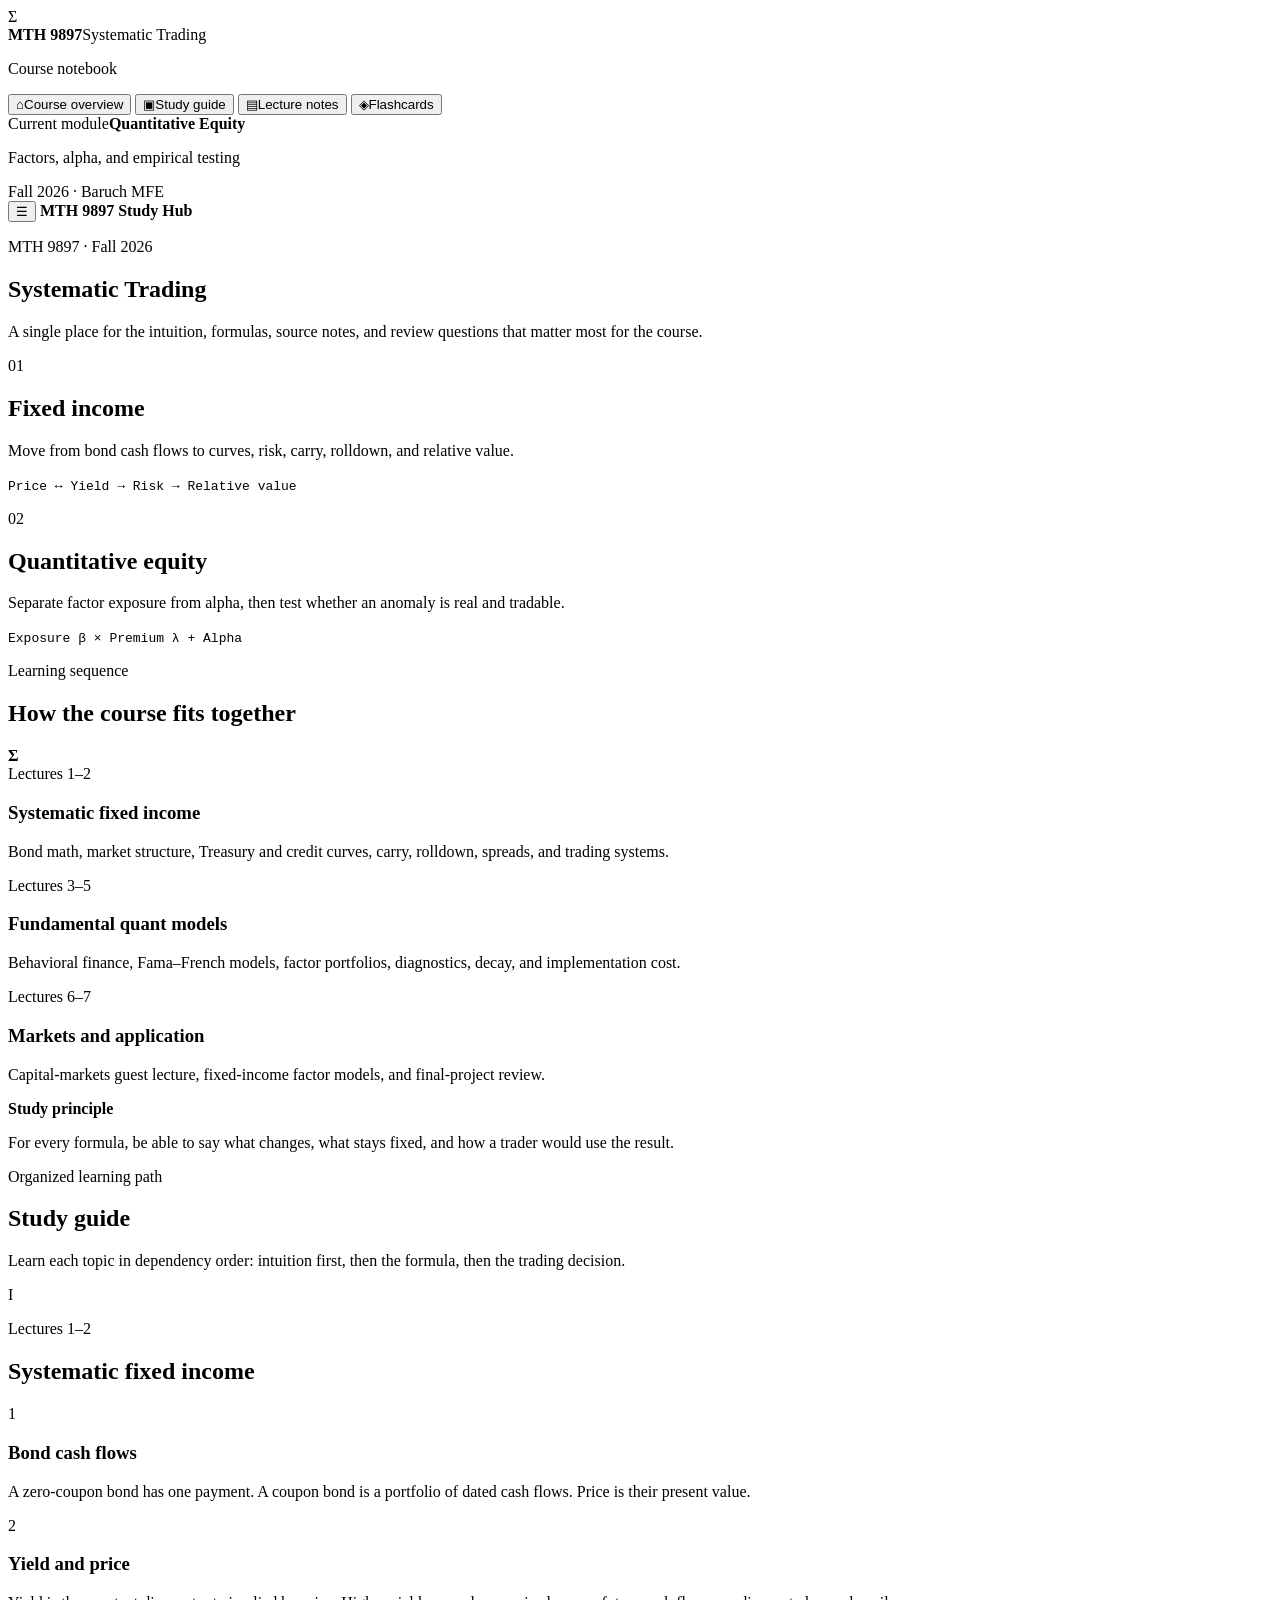
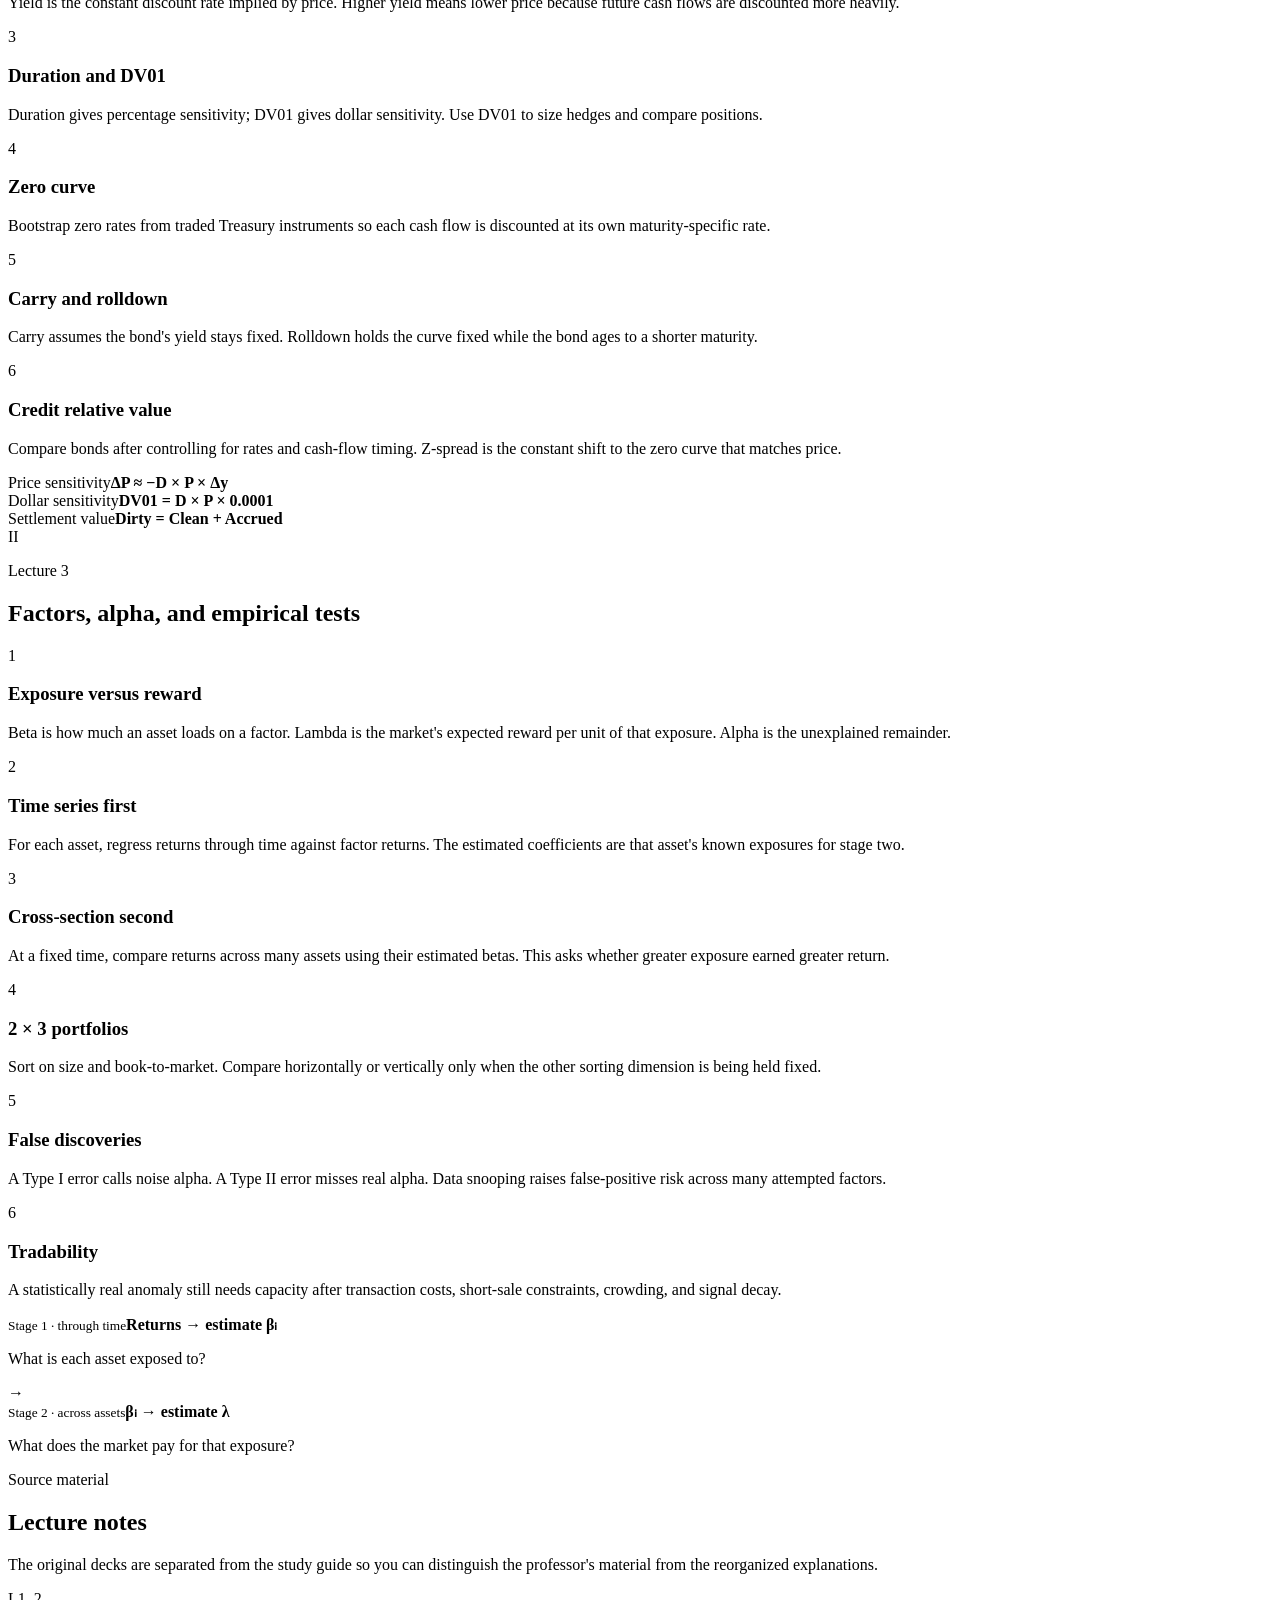
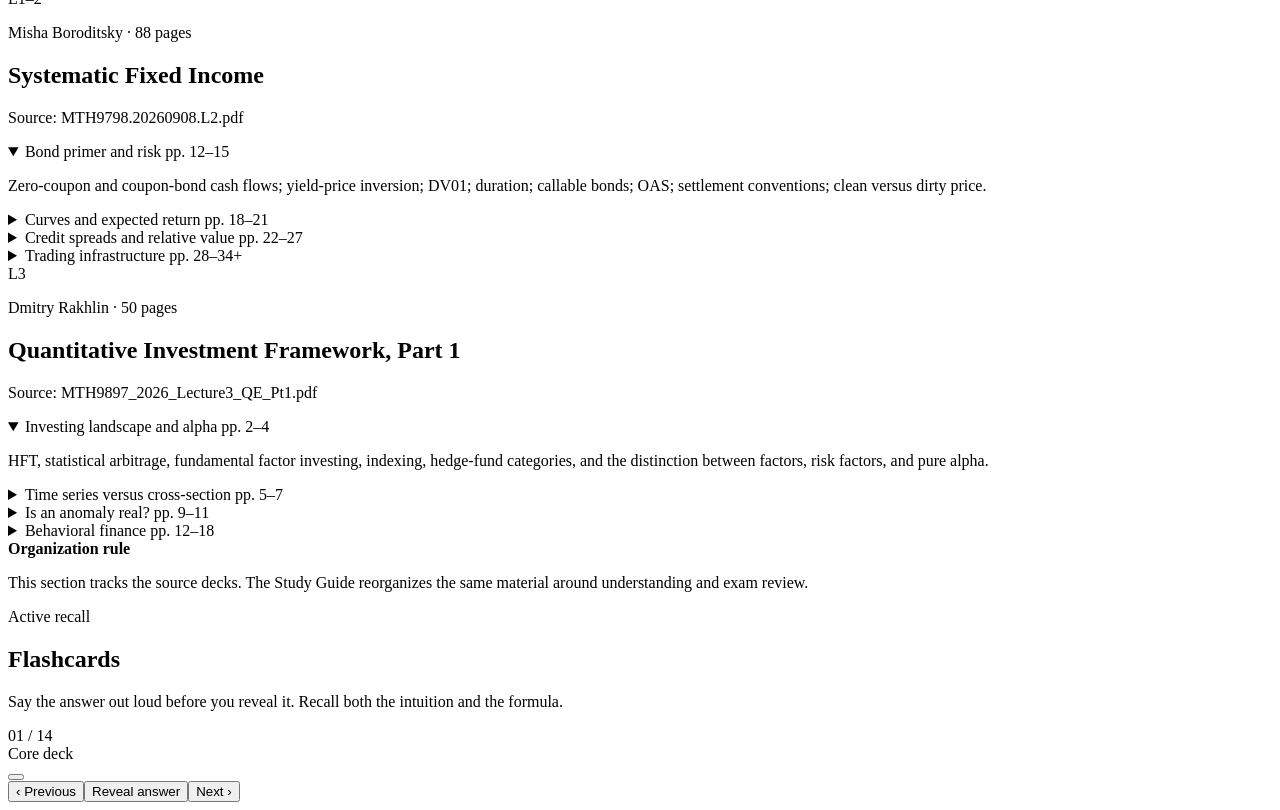
==== index.html @ 24baeca0 "Add index.html" ====
<!doctype html>
<html lang="en">
<head>
  <meta charset="utf-8">
  <meta name="viewport" content="width=device-width, initial-scale=1">
  <meta name="description" content="Organized study guides, lecture notes, and flashcards for MTH 9897 Systematic Trading.">
  <title>MTH 9897 Study Hub</title>
  <link rel="icon" href="favicon.svg" type="image/svg+xml">
  <link rel="stylesheet" href="styles.css">
</head>
<body>
  <aside class="sidebar" id="sidebar">
    <div class="brand">
      <div class="brand-mark">Σ</div>
      <div><strong>MTH 9897</strong><span>Systematic Trading</span></div>
    </div>
    <p class="nav-label">Course notebook</p>
    <nav aria-label="Course sections">
      <button class="nav-button active" data-section="overview"><span>⌂</span>Course overview</button>
      <button class="nav-button" data-section="guide"><span>▣</span>Study guide</button>
      <button class="nav-button" data-section="notes"><span>▤</span>Lecture notes</button>
      <button class="nav-button" data-section="flashcards"><span>◈</span>Flashcards</button>
    </nav>
    <div class="sidebar-note"><span>Current module</span><strong>Quantitative Equity</strong><p>Factors, alpha, and empirical testing</p></div>
    <div class="sidebar-footer">Fall 2026 · Baruch MFE</div>
  </aside>

  <header class="mobile-header">
    <button id="menu-toggle" aria-label="Open course navigation">☰</button>
    <strong>MTH 9897 Study Hub</strong>
  </header>

  <main class="reading-surface">
    <section class="page active" id="overview">
      <header class="page-heading"><p class="eyebrow">MTH 9897 · Fall 2026</p><h1>Systematic Trading</h1><p class="page-intro">A single place for the intuition, formulas, source notes, and review questions that matter most for the course.</p></header>
      <div class="spotlight-grid">
        <article class="spotlight navy-card"><p class="card-number">01</p><h2>Fixed income</h2><p>Move from bond cash flows to curves, risk, carry, rolldown, and relative value.</p><code>Price ↔ Yield → Risk → Relative value</code></article>
        <article class="spotlight blue-card"><p class="card-number">02</p><h2>Quantitative equity</h2><p>Separate factor exposure from alpha, then test whether an anomaly is real and tradable.</p><code>Exposure β × Premium λ + Alpha</code></article>
      </div>
      <section class="content-card">
        <div class="section-title-row"><div><p class="eyebrow">Learning sequence</p><h2>How the course fits together</h2></div><b>Σ</b></div>
        <div class="timeline">
          <article><span>Lectures 1–2</span><h3>Systematic fixed income</h3><p>Bond math, market structure, Treasury and credit curves, carry, rolldown, spreads, and trading systems.</p></article>
          <article><span>Lectures 3–5</span><h3>Fundamental quant models</h3><p>Behavioral finance, Fama–French models, factor portfolios, diagnostics, decay, and implementation cost.</p></article>
          <article><span>Lectures 6–7</span><h3>Markets and application</h3><p>Capital-markets guest lecture, fixed-income factor models, and final-project review.</p></article>
        </div>
      </section>
      <aside class="margin-note"><b>Study principle</b><p>For every formula, be able to say what changes, what stays fixed, and how a trader would use the result.</p></aside>
    </section>

    <section class="page" id="guide">
      <header class="page-heading"><p class="eyebrow">Organized learning path</p><h1>Study guide</h1><p class="page-intro">Learn each topic in dependency order: intuition first, then the formula, then the trading decision.</p></header>
      <section class="guide-section">
        <div class="chapter-marker">I</div>
        <div class="chapter-body"><p class="eyebrow">Lectures 1–2</p><h2>Systematic fixed income</h2>
          <div class="concept-grid">
            <article><span>1</span><h3>Bond cash flows</h3><p>A zero-coupon bond has one payment. A coupon bond is a portfolio of dated cash flows. Price is their present value.</p></article>
            <article><span>2</span><h3>Yield and price</h3><p>Yield is the constant discount rate implied by price. Higher yield means lower price because future cash flows are discounted more heavily.</p></article>
            <article><span>3</span><h3>Duration and DV01</h3><p>Duration gives percentage sensitivity; DV01 gives dollar sensitivity. Use DV01 to size hedges and compare positions.</p></article>
            <article><span>4</span><h3>Zero curve</h3><p>Bootstrap zero rates from traded Treasury instruments so each cash flow is discounted at its own maturity-specific rate.</p></article>
            <article><span>5</span><h3>Carry and rolldown</h3><p>Carry assumes the bond's yield stays fixed. Rolldown holds the curve fixed while the bond ages to a shorter maturity.</p></article>
            <article><span>6</span><h3>Credit relative value</h3><p>Compare bonds after controlling for rates and cash-flow timing. Z-spread is the constant shift to the zero curve that matches price.</p></article>
          </div>
          <div class="formula-panel"><div><span>Price sensitivity</span><strong>ΔP ≈ −D × P × Δy</strong></div><div><span>Dollar sensitivity</span><strong>DV01 = D × P × 0.0001</strong></div><div><span>Settlement value</span><strong>Dirty = Clean + Accrued</strong></div></div>
        </div>
      </section>
      <section class="guide-section">
        <div class="chapter-marker">II</div>
        <div class="chapter-body"><p class="eyebrow">Lecture 3</p><h2>Factors, alpha, and empirical tests</h2>
          <div class="concept-grid">
            <article><span>1</span><h3>Exposure versus reward</h3><p>Beta is how much an asset loads on a factor. Lambda is the market's expected reward per unit of that exposure. Alpha is the unexplained remainder.</p></article>
            <article><span>2</span><h3>Time series first</h3><p>For each asset, regress returns through time against factor returns. The estimated coefficients are that asset's known exposures for stage two.</p></article>
            <article><span>3</span><h3>Cross-section second</h3><p>At a fixed time, compare returns across many assets using their estimated betas. This asks whether greater exposure earned greater return.</p></article>
            <article><span>4</span><h3>2 × 3 portfolios</h3><p>Sort on size and book-to-market. Compare horizontally or vertically only when the other sorting dimension is being held fixed.</p></article>
            <article><span>5</span><h3>False discoveries</h3><p>A Type I error calls noise alpha. A Type II error misses real alpha. Data snooping raises false-positive risk across many attempted factors.</p></article>
            <article><span>6</span><h3>Tradability</h3><p>A statistically real anomaly still needs capacity after transaction costs, short-sale constraints, crowding, and signal decay.</p></article>
          </div>
          <div class="two-stage"><div><small>Stage 1 · through time</small><strong>Returns → estimate βᵢ</strong><p>What is each asset exposed to?</p></div><b>→</b><div><small>Stage 2 · across assets</small><strong>βᵢ → estimate λ</strong><p>What does the market pay for that exposure?</p></div></div>
        </div>
      </section>
    </section>

    <section class="page" id="notes">
      <header class="page-heading"><p class="eyebrow">Source material</p><h1>Lecture notes</h1><p class="page-intro">The original decks are separated from the study guide so you can distinguish the professor's material from the reorganized explanations.</p></header>
      <article class="source-card"><div class="source-index">L1–2</div><div class="source-copy"><p class="eyebrow">Misha Boroditsky · 88 pages</p><h2>Systematic Fixed Income</h2><p class="source-file">Source: MTH9798.20260908.L2.pdf</p>
        <details open><summary>Bond primer and risk <span>pp. 12–15</span></summary><p>Zero-coupon and coupon-bond cash flows; yield-price inversion; DV01; duration; callable bonds; OAS; settlement conventions; clean versus dirty price.</p></details>
        <details><summary>Curves and expected return <span>pp. 18–21</span></summary><p>Treasury yields, bootstrapped zero rates, pull-to-par carry, and rolldown along an unchanged yield curve.</p></details>
        <details><summary>Credit spreads and relative value <span>pp. 22–27</span></summary><p>Default probability, recovery assumptions, benchmark spreads, G-spread, I-spread, asset-swap spread, and z-spread.</p></details>
        <details><summary>Trading infrastructure <span>pp. 28–34+</span></summary><p>Security masters, CUSIP/ISIN/FIGI symbology, instrument attributes, market data, FIX messages, systematic signals, risk, quoting, and reporting.</p></details>
      </div></article>
      <article class="source-card"><div class="source-index">L3</div><div class="source-copy"><p class="eyebrow">Dmitry Rakhlin · 50 pages</p><h2>Quantitative Investment Framework, Part 1</h2><p class="source-file">Source: MTH9897_2026_Lecture3_QE_Pt1.pdf</p>
        <details open><summary>Investing landscape and alpha <span>pp. 2–4</span></summary><p>HFT, statistical arbitrage, fundamental factor investing, indexing, hedge-fund categories, and the distinction between factors, risk factors, and pure alpha.</p></details>
        <details><summary>Time series versus cross-section <span>pp. 5–7</span></summary><p>Independent asset signals, cross-sectional strategies, the two-stage Fama–MacBeth method, and Fama–French size and value portfolios.</p></details>
        <details><summary>Is an anomaly real? <span>pp. 9–11</span></summary><p>Risk mismeasurement, horse races against known factors, Type I errors, data snooping, economic rationale, costs, short-sale constraints, and limits to arbitrage.</p></details>
        <details><summary>Behavioral finance <span>pp. 12–18</span></summary><p>Framing, hindsight, confirmation, anchoring, representativeness, availability, overconfidence, emotions, survivorship, and finfluencer evidence.</p></details>
      </div></article>
      <aside class="margin-note"><b>Organization rule</b><p>This section tracks the source decks. The Study Guide reorganizes the same material around understanding and exam review.</p></aside>
    </section>

    <section class="page flashcard-page" id="flashcards">
      <header class="page-heading"><p class="eyebrow">Active recall</p><h1>Flashcards</h1><p class="page-intro">Say the answer out loud before you reveal it. Recall both the intuition and the formula.</p></header>
      <div class="flashcard-meta"><span id="card-count">01 / 14</span><div class="progress-track"><span id="progress"></span></div><span>Core deck</span></div>
      <button class="flashcard" id="flashcard" aria-label="Reveal answer">
        <span class="card-label" id="card-label"></span>
        <strong id="card-content"></strong>
        <span class="card-footer" id="card-footer"></span>
      </button>
      <div class="flashcard-controls"><button id="previous">‹ Previous</button><button class="primary-control" id="reveal">Reveal answer</button><button id="next">Next ›</button></div>
    </section>
  </main>
  <script src="app.js"></script>
</body>
</html>
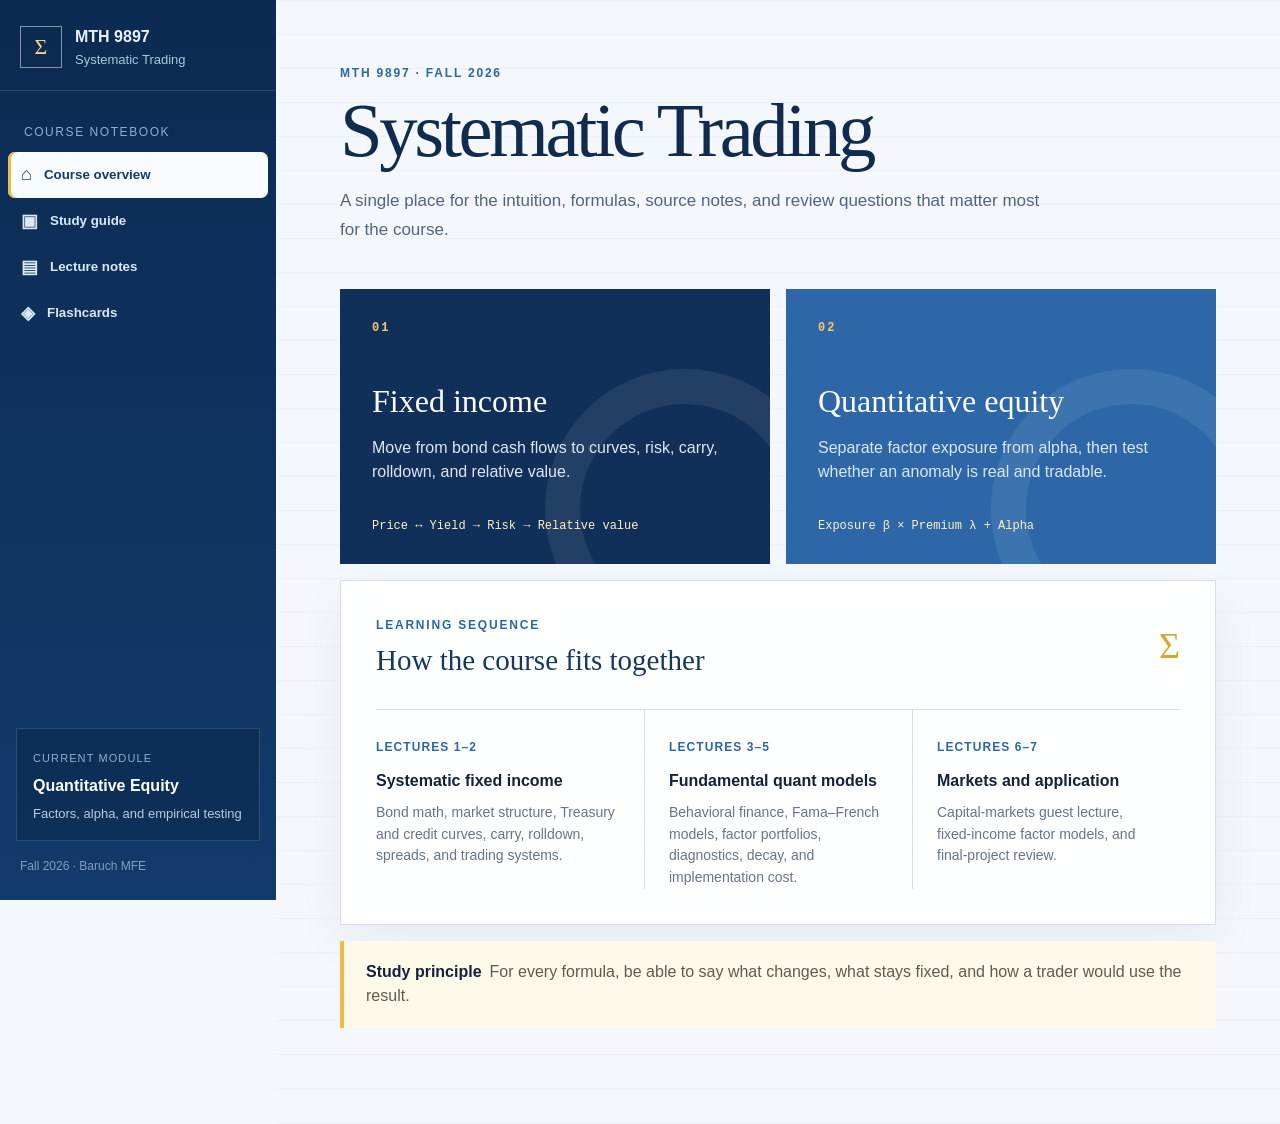
==== commit f4443c50: "Expand index.html for layered study guide" ====
--- a/index.html
+++ b/index.html
@@ -49,52 +49,164 @@
     </section>
 
     <section class="page" id="guide">
-      <header class="page-heading"><p class="eyebrow">Organized learning path</p><h1>Study guide</h1><p class="page-intro">Learn each topic in dependency order: intuition first, then the formula, then the trading decision.</p></header>
-      <section class="guide-section">
-        <div class="chapter-marker">I</div>
-        <div class="chapter-body"><p class="eyebrow">Lectures 1–2</p><h2>Systematic fixed income</h2>
-          <div class="concept-grid">
-            <article><span>1</span><h3>Bond cash flows</h3><p>A zero-coupon bond has one payment. A coupon bond is a portfolio of dated cash flows. Price is their present value.</p></article>
-            <article><span>2</span><h3>Yield and price</h3><p>Yield is the constant discount rate implied by price. Higher yield means lower price because future cash flows are discounted more heavily.</p></article>
-            <article><span>3</span><h3>Duration and DV01</h3><p>Duration gives percentage sensitivity; DV01 gives dollar sensitivity. Use DV01 to size hedges and compare positions.</p></article>
-            <article><span>4</span><h3>Zero curve</h3><p>Bootstrap zero rates from traded Treasury instruments so each cash flow is discounted at its own maturity-specific rate.</p></article>
-            <article><span>5</span><h3>Carry and rolldown</h3><p>Carry assumes the bond's yield stays fixed. Rolldown holds the curve fixed while the bond ages to a shorter maturity.</p></article>
-            <article><span>6</span><h3>Credit relative value</h3><p>Compare bonds after controlling for rates and cash-flow timing. Z-spread is the constant shift to the zero curve that matches price.</p></article>
-          </div>
-          <div class="formula-panel"><div><span>Price sensitivity</span><strong>ΔP ≈ −D × P × Δy</strong></div><div><span>Dollar sensitivity</span><strong>DV01 = D × P × 0.0001</strong></div><div><span>Settlement value</span><strong>Dirty = Clean + Accrued</strong></div></div>
+      <header class="page-heading guide-heading"><p class="eyebrow">Layered course reference</p><h1>Study guide</h1><p class="page-intro">A detailed guide built from the professor decks. Every lesson moves through the same layers: what we observe, why it happens, how the mathematics encodes it, and what a systematic trader does with it.</p></header>
+
+      <div class="guide-toolbar">
+        <div class="module-switcher" role="tablist" aria-label="Study guide modules">
+          <button class="module-button active" data-module="fixed-income">I · Fixed income</button>
+          <button class="module-button" data-module="quant-equity">II · Quant equity</button>
+          <button class="module-button" data-module="review-map">III · Review map</button>
         </div>
-      </section>
-      <section class="guide-section">
-        <div class="chapter-marker">II</div>
-        <div class="chapter-body"><p class="eyebrow">Lecture 3</p><h2>Factors, alpha, and empirical tests</h2>
-          <div class="concept-grid">
-            <article><span>1</span><h3>Exposure versus reward</h3><p>Beta is how much an asset loads on a factor. Lambda is the market's expected reward per unit of that exposure. Alpha is the unexplained remainder.</p></article>
-            <article><span>2</span><h3>Time series first</h3><p>For each asset, regress returns through time against factor returns. The estimated coefficients are that asset's known exposures for stage two.</p></article>
-            <article><span>3</span><h3>Cross-section second</h3><p>At a fixed time, compare returns across many assets using their estimated betas. This asks whether greater exposure earned greater return.</p></article>
-            <article><span>4</span><h3>2 × 3 portfolios</h3><p>Sort on size and book-to-market. Compare horizontally or vertically only when the other sorting dimension is being held fixed.</p></article>
-            <article><span>5</span><h3>False discoveries</h3><p>A Type I error calls noise alpha. A Type II error misses real alpha. Data snooping raises false-positive risk across many attempted factors.</p></article>
-            <article><span>6</span><h3>Tradability</h3><p>A statistically real anomaly still needs capacity after transaction costs, short-sale constraints, crowding, and signal decay.</p></article>
-          </div>
-          <div class="two-stage"><div><small>Stage 1 · through time</small><strong>Returns → estimate βᵢ</strong><p>What is each asset exposed to?</p></div><b>→</b><div><small>Stage 2 · across assets</small><strong>βᵢ → estimate λ</strong><p>What does the market pay for that exposure?</p></div></div>
+        <label class="guide-search"><span>Filter lessons</span><input id="guide-search" type="search" placeholder="Try: DV01, Fama–MacBeth, z-spread…"></label>
+      </div>
+
+      <div class="study-module active" data-module-panel="fixed-income">
+        <div class="module-intro"><div><p class="eyebrow">Lectures 1–2 · Misha Boroditsky</p><h2>Systematic fixed income</h2><p>The central problem is comparison. Bonds differ in maturity, coupon, optionality, liquidity, and credit. We transform price into risk-controlled curve coordinates so unlike instruments can be compared on common terms.</p></div><div class="module-path"><span>Cash flows</span><b>→</b><span>Curves</span><b>→</b><span>Spreads</span><b>→</b><span>Residuals</span><b>→</b><span>Portfolio</span></div></div>
+
+        <details class="lesson" open data-keywords="market structure liquidity rfq bid ask buy side sell side trace electronic trading">
+          <summary><span class="lesson-number">01</span><span><small>Market structure</small><strong>Why fixed income is not equity with coupons</strong></span><em>Five layers</em></summary>
+          <div class="lesson-body">
+            <div class="layer observation"><h4>Observation</h4><p>Corporate fixed income has far more instruments than listed equities, but dramatically fewer trades per instrument. A single issuer can have dozens of bonds with different coupons, maturities, covenants, and seniority. Many bonds are held by pensions and insurers and may not trade for days.</p></div>
+            <div class="layer intuition"><h4>Intuition</h4><p>Liquidity is fragmented. There may be no continuously visible order book for the exact bond you want. The common workflow is request-for-quote: the buy side asks several dealers, dealers price inventory and risk, and the client chooses or declines. A theoretical fair value is therefore not enough; the system also needs a probability of execution and an estimate of trading cost.</p></div>
+            <div class="layer mathematics"><h4>Mathematics</h4><p>A simple implementation objective is expected value after cost:</p><div class="equation">Expected edge = model alpha − expected spread − market impact − financing cost</div><p>Dealer count creates a trade-off: more dealers improve price discovery but can leak information and reduce response quality. Optimize the expected all-in result, not merely the displayed quote.</p></div>
+            <div class="layer consequence"><h4>Trading / modeling consequence</h4><p>A usable system joins reference data, evaluated prices, dealer quotes, TRACE prints, liquidity features, inventory, and risk. “Time is alpha”: a slightly imperfect executable price can dominate a perfect estimate delivered after the opportunity disappears.</p></div>
+            <div class="lesson-notes"><p><b>Common confusion</b> Electronic does not mean exchange-like. Many electronic credit trades still use RFQ protocols.</p><p><b>Remember</b> In illiquid markets, the execution model is part of the alpha model.</p></div>
+          </div>
+        </details>
+
+        <details class="lesson" data-keywords="bond cash flow price yield zero coupon duration dv01 convexity clean dirty accrued">
+          <summary><span class="lesson-number">02</span><span><small>Bond mathematics</small><strong>From dated cash flows to price, yield, duration, and DV01</strong></span><em>Core exam material</em></summary>
+          <div class="lesson-body">
+            <div class="layer observation"><h4>Observation</h4><p>A bond is a schedule of promised cash flows. Price and yield move in opposite directions; long-maturity, low-coupon bonds react more to a rate move than short-maturity, high-coupon bonds.</p></div>
+            <div class="layer intuition"><h4>Intuition</h4><p>Yield is a compressed quote, not a set of cash flows. It is the single discount rate that reproduces the observed price. Duration asks, “How far into the future is my money effectively received?” DV01 converts that percentage sensitivity into the dollar amount traders can hedge.</p></div>
+            <div class="layer mathematics"><h4>Mathematics</h4><div class="equation-grid"><div><small>Zero coupon</small><code>P = F e<sup>−yT</sup></code></div><div><small>Coupon bond</small><code>P = Σ CF<sub>k</sub> e<sup>−yt<sub>k</sub></sup></code></div><div><small>Duration approximation</small><code>ΔP / P ≈ −D · Δy</code></div><div><small>Dollar risk</small><code>DV01 = −10<sup>−4</sup> ∂P/∂y ≈ D·P·10<sup>−4</sup></code></div></div><p>Example: a $100 bond with duration 8 loses approximately $0.08 when yield rises 10 bp: <code>−8 × 100 × 0.001 = −0.80</code>. For a 1 bp move, DV01 is about $0.08.</p></div>
+            <div class="layer consequence"><h4>Trading / modeling consequence</h4><p>Compare positions and build hedges in DV01, not face value. Equal notionals can have very different rate risk. Use convexity when rate moves are large or when comparing bonds with materially different cash-flow profiles.</p></div>
+            <div class="lesson-notes"><p><b>Common confusion</b> Yield is not the same as the zero rate used for every payment date.</p><p><b>Settlement</b> Dirty price = clean price + accrued interest. The dirty price is the economic value exchanged.</p></div>
+          </div>
+        </details>
+
+        <details class="lesson" data-keywords="treasury curve zero rates bootstrap forward rates discount factors interpolation">
+          <summary><span class="lesson-number">03</span><span><small>Reference curves</small><strong>Bootstrap the Treasury zero curve before measuring credit</strong></span><em>Rates foundation</em></summary>
+          <div class="lesson-body">
+            <div class="layer observation"><h4>Observation</h4><p>Treasuries are coupon instruments, yet valuation requires a discount factor for each future payment date. A quoted Treasury yield is therefore not itself the complete discount curve.</p></div>
+            <div class="layer intuition"><h4>Intuition</h4><p>Bootstrapping solves maturities in order. Short instruments reveal early discount factors; those known factors are used to strip coupons from the next bond, revealing the next unknown point. The curve becomes a common risk-free coordinate system.</p></div>
+            <div class="layer mathematics"><h4>Mathematics</h4><div class="equation-grid"><div><small>Discount factor</small><code>d(0,T)=e<sup>−z(T)T</sup></code></div><div><small>Cash-flow value</small><code>P=Σ CF<sub>k</sub>d(0,t<sub>k</sub>)</code></div><div><small>Forward rate</small><code>f(t₁,t₂)=[z₂t₂−z₁t₁]/(t₂−t₁)</code></div></div><p>The forward rate is the future borrowing rate implied today by two discount factors. It is an arbitrage-consistency relationship, not a guaranteed forecast.</p></div>
+            <div class="layer consequence"><h4>Trading / modeling consequence</h4><p>Interpolate discount factors or a smooth parameterization, not raw coupon yields. Once the Treasury curve is stable, a corporate bond can be decomposed into rate value plus credit/liquidity spread.</p></div>
+            <div class="lesson-notes"><p><b>Graph reading</b> Level is the broad rate environment; slope compares short and long rates; curvature captures a middle-maturity hump or trough.</p><p><b>Remember</b> First explain the risk-free curve, then explain the residual.</p></div>
+          </div>
+        </details>
+
+        <details class="lesson" data-keywords="carry rolldown pull to par expected return unchanged yield curve">
+          <summary><span class="lesson-number">04</span><span><small>Expected return</small><strong>Separate carry, pull-to-par, and rolldown</strong></span><em>Scenario logic</em></summary>
+          <div class="lesson-body">
+            <div class="layer observation"><h4>Observation</h4><p>A bond can earn or lose money even when the market experiences no parallel rate shift. Coupon income, convergence toward par, and movement along the curve all affect holding-period return.</p></div>
+            <div class="layer intuition"><h4>Intuition</h4><p><b>Carry</b> holds the bond's own yield constant while time passes. <b>Rolldown</b> holds the curve fixed while the bond becomes a shorter-maturity instrument. These are different counterfactuals and should not be mixed.</p></div>
+            <div class="layer mathematics"><h4>Mathematics</h4><div class="equation-grid"><div><small>Carry</small><code>coupon income + pull-to-par</code></div><div><small>Rolldown approximation</small><code>Roll P&amp;L ≈ −D·P·Δy<sub>curve</sub></code></div><div><small>Total scenario</small><code>Return ≈ carry + roll + spread move + rate move</code></div></div><p>On an upward-sloping curve, aging from a higher-yield point to a lower-yield point creates a price gain, all else equal. An inverted curve can reverse the sign.</p></div>
+            <div class="layer consequence"><h4>Trading / modeling consequence</h4><p>Report expected return by component. A strategy that appears profitable from carry may actually be a disguised curve bet. Stress alternative curve shapes rather than assuming rolldown is free alpha.</p></div>
+            <div class="lesson-notes"><p><b>Common confusion</b> “Rates unchanged” can mean unchanged bond yield or unchanged curve. Those assumptions produce different P&amp;L.</p><p><b>Exam check</b> State explicitly what is held fixed.</p></div>
+          </div>
+        </details>
+
+        <details class="lesson" data-keywords="credit spread g spread i spread z spread oas default recovery benchmark">
+          <summary><span class="lesson-number">05</span><span><small>Credit coordinates</small><strong>Convert price into a comparable spread</strong></span><em>Relative-value input</em></summary>
+          <div class="lesson-body">
+            <div class="layer observation"><h4>Observation</h4><p>Two corporate bonds with different coupons and maturities cannot be compared reliably by price or yield alone. Their Treasury exposure and cash-flow timing differ.</p></div>
+            <div class="layer intuition"><h4>Intuition</h4><p>A spread is the compensation above a reference curve for credit, liquidity, optionality, and technical effects. The z-spread asks for one constant shift applied to every zero-curve point so that discounted promised cash flows match the market price.</p></div>
+            <div class="layer mathematics"><h4>Mathematics</h4><div class="equation">P = Σ CF<sub>k</sub> · exp{−[z(t<sub>k</sub>) + s]t<sub>k</sub>}</div><p>G-spread compares yield with an interpolated government yield. I-spread uses the swap curve. Z-spread uses the full zero curve. OAS additionally removes the value of embedded options through a rate model.</p></div>
+            <div class="layer consequence"><h4>Trading / modeling consequence</h4><p>Use z-spread for option-free bonds and OAS when callability matters. A wide spread is not automatically cheap: it may reflect higher default probability, lower recovery, poor liquidity, or an embedded option.</p></div>
+            <div class="lesson-notes"><p><b>Common confusion</b> A spread is a coordinate, not a complete expected-return forecast.</p><p><b>Credit loss lens</b> Roughly, expected loss ≈ probability of default × loss given default.</p></div>
+          </div>
+        </details>
+
+        <details class="lesson" data-keywords="nelson siegel level slope curvature decay issuer curve fitting weights residual rich cheap">
+          <summary><span class="lesson-number">06</span><span><small>Issuer curves</small><strong>Nelson–Siegel turns scattered bonds into level, slope, and curvature</strong></span><em>Model core</em></summary>
+          <div class="lesson-body">
+            <div class="layer observation"><h4>Observation</h4><p>Bonds from one issuer form a noisy cross-section. The common component is the issuer spread curve; security-specific pricing differences appear as residuals around it.</p></div>
+            <div class="layer intuition"><h4>Intuition</h4><p>Nelson–Siegel is parsimonious: one parameter controls the long-run level, one the short-end slope, one the medium-term hump, and one the speed of decay. The model smooths noise without demanding a separate parameter for every maturity.</p></div>
+            <div class="layer mathematics"><h4>Mathematics</h4><div class="equation-grid"><div><small>Forward spread</small><code>f(t)=L+Se<sup>−Dt</sup>+CDte<sup>−Dt</sup></code></div><div><small>Zero spread</small><code>z(t)=L+(S+C)(1−e<sup>−Dt</sup>)/(Dt)−Ce<sup>−Dt</sup></code></div><div><small>Boundary behavior</small><code>z(0)=L+S; z(∞)=L</code></div><div><small>Residual</small><code>ε<sub>i</sub>=s<sub>i</sub>−ŝ(t<sub>i</sub>)</code></div></div><p>Fit in spread space, not raw price space. Weight observations by reliability—often liquidity, spread duration, or inverse variance—so a stale or tiny trade does not dominate the curve.</p></div>
+            <div class="layer consequence"><h4>Trading / modeling consequence</h4><p>A positive residual means the bond trades wider than the fitted curve: potentially cheap. A negative residual means rich. Require enough bonds and inspect residual stability; four parameters fitted to four bonds explains everything and predicts nothing.</p></div>
+            <div class="lesson-notes"><p><b>Graph reading</b> The curve is fair value conditional on the chosen peer group. The vertical distance from a bond to the curve is the raw signal.</p><p><b>Remember</b> Long cheap / short rich is only valid after risk and liquidity controls.</p></div>
+          </div>
+        </details>
+
+        <details class="lesson" data-keywords="portfolio construction duration neutral factor risk optimization covariance alpha transaction costs">
+          <summary><span class="lesson-number">07</span><span><small>From signal to portfolio</small><strong>Neutralize the risks you do not intend to trade</strong></span><em>Implementation</em></summary>
+          <div class="lesson-body">
+            <div class="layer observation"><h4>Observation</h4><p>A long-cheap/short-rich pair can still lose money because it is long duration, short credit beta, concentrated in one issuer, or impossible to execute at modeled prices.</p></div>
+            <div class="layer intuition"><h4>Intuition</h4><p>Alpha is a forecast; a portfolio is a constrained expression of forecasts. Neutralization isolates the intended residual while optimization balances expected edge against covariance risk and cost.</p></div>
+            <div class="layer mathematics"><h4>Mathematics</h4><div class="equation-grid"><div><small>Duration hedge</small><code>w<sub>L</sub>DV01<sub>L</sub> + w<sub>S</sub>DV01<sub>S</sub> = 0</code></div><div><small>Utility</small><code>U = αᵀw − λwᵀLᵀCLw − costs(w)</code></div><div><small>Neutrality examples</small><code>Bᵀw = 0</code></div></div><p><code>B</code> can contain Treasury level/slope/curvature, sector, rating, issuer, spread duration, and liquidity exposures. The optimizer should see the same costs and constraints the trader will face.</p></div>
+            <div class="layer consequence"><h4>Trading / modeling consequence</h4><p>Backtest signal, execution, and risk together. Portfolio trading and ETFs can reduce execution friction but may inject noisy individual-bond marks. Capacity and turnover determine whether a residual is monetizable.</p></div>
+            <div class="lesson-notes"><p><b>Common confusion</b> Dollar neutrality is not duration neutrality.</p><p><b>Final test</b> Can you explain the expected return, dominant risk, hedge, cost, and failure mode before placing the trade?</p></div>
+          </div>
+        </details>
+      </div>
+
+      <div class="study-module" data-module-panel="quant-equity">
+        <div class="module-intro"><div><p class="eyebrow">Lecture 3 · Dmitry Rakhlin</p><h2>Quantitative equity framework</h2><p>The central problem is identification. An observed return pattern may be compensation for risk, behavioral mispricing, a statistical accident, or an untradeable artifact. The research process must separate these possibilities.</p></div><div class="module-path"><span>Hypothesis</span><b>→</b><span>Exposure</span><b>→</b><span>Test</span><b>→</b><span>Portfolio</span><b>→</b><span>Attribution</span></div></div>
+
+        <details class="lesson" open data-keywords="alpha beta risk factor pure alpha crowding decay investing landscape">
+          <summary><span class="lesson-number">08</span><span><small>Definitions</small><strong>Factor exposure is not the same thing as alpha</strong></span><em>Foundation</em></summary>
+          <div class="lesson-body"><div class="layer observation"><h4>Observation</h4><p>Many managers earn returns that disappear after controlling for market, size, value, profitability, investment, momentum, or industry exposures.</p></div><div class="layer intuition"><h4>Intuition</h4><p>Beta is systematic co-movement. A factor premium is compensation associated with that exposure. Pure alpha is the remaining expected return that cannot be reproduced cheaply with known factors. Once an “alpha” becomes known and crowded, its return may decay or migrate into a recognized factor.</p></div><div class="layer mathematics"><h4>Mathematics</h4><div class="equation">R<sub>i,t</sub>−R<sub>f,t</sub> = α<sub>i</sub> + β<sub>i</sub>ᵀF<sub>t</sub> + ε<sub>i,t</sub></div><p>The intercept is conditional on the factors included. Add a missing factor and apparent alpha may vanish.</p></div><div class="layer consequence"><h4>Trading / modeling consequence</h4><p>Every research report should show gross return, known-factor exposures, residual alpha, turnover, cost, capacity, and decay. Investors should know whether they are paying active fees for a cheap beta.</p></div><div class="lesson-notes"><p><b>Common confusion</b> “Alpha factor” is industry language for a predictor; it does not prove regression alpha.</p><p><b>Remember</b> Alpha is model-relative.</p></div></div>
+        </details>
+
+        <details class="lesson" data-keywords="time series cross sectional fama macbeth beta lambda risk premium regression">
+          <summary><span class="lesson-number">09</span><span><small>Identification</small><strong>Fama–MacBeth: exposure first, price of exposure second</strong></span><em>Two-stage method</em></summary>
+          <div class="lesson-body"><div class="layer observation"><h4>Observation</h4><p>A factor can explain an asset through time without earning a positive premium across assets. Conversely, a cross-sectional relation is hard to interpret unless exposures are measured first.</p></div><div class="layer intuition"><h4>Intuition</h4><p>Stage 1 asks what each asset is exposed to. Stage 2 asks whether the market rewards that exposure. Beta and lambda answer different questions and use different dimensions of the data.</p></div><div class="layer mathematics"><h4>Mathematics</h4><div class="equation-grid"><div><small>Stage 1 · for each asset i</small><code>R<sub>i,t</sub>−R<sub>f,t</sub>=α<sub>i</sub>+β<sub>i</sub>ᵀF<sub>t</sub>+ε<sub>i,t</sub></code></div><div><small>Stage 2 · for each date t</small><code>R<sub>i,t</sub>=λ<sub>0,t</sub>+β̂<sub>i</sub>ᵀλ<sub>t</sub>+u<sub>i,t</sub></code></div></div><p>Average the time series of <code>λ<sub>t</sub></code> estimates and use their time variation for standard errors. Estimated betas introduce measurement error, so implementation details matter.</p></div><div class="layer consequence"><h4>Trading / modeling consequence</h4><p>A significant beta says the asset moves with a factor. A significant average lambda says the exposure is priced. Neither alone proves a standalone trading strategy survives costs.</p></div><div class="lesson-notes"><p><b>Common confusion</b> Stage 2 is across many assets at one date, not another time-series regression.</p><p><b>Memory sentence</b> Beta is quantity of risk; lambda is price per unit of risk.</p></div></div>
+        </details>
+
+        <details class="lesson" data-keywords="fama french ff3 ff5 smb hml rmw cma 2x3 81 cells portfolios">
+          <summary><span class="lesson-number">10</span><span><small>Factor construction</small><strong>Fama–French portfolios isolate common return dimensions</strong></span><em>Portfolio mechanics</em></summary>
+          <div class="lesson-body"><div class="layer observation"><h4>Observation</h4><p>CAPM leaves systematic patterns: small firms and high book-to-market firms historically earn different average returns. Profitability and investment add further dimensions.</p></div><div class="layer intuition"><h4>Intuition</h4><p>Factor returns are built from many stocks so idiosyncratic noise diversifies away. Long-short comparisons attempt to change one characteristic while holding others approximately balanced.</p></div><div class="layer mathematics"><h4>Mathematics</h4><div class="equation-grid"><div><small>Market</small><code>MKT = R<sub>m</sub>−R<sub>f</sub></code></div><div><small>Size</small><code>SMB = small − big</code></div><div><small>Value</small><code>HML = high B/M − low B/M</code></div><div><small>Profitability / investment</small><code>RMW, CMA</code></div></div><p>A 2×3 sort creates six portfolios for size and book-to-market. A full 3×3×3×3 independent sort across four characteristics creates 81 cells: better isolation, but fewer stocks per cell and noisier portfolios.</p></div><div class="layer consequence"><h4>Trading / modeling consequence</h4><p>When comparing cells, move along one dimension while holding the others fixed. Verify that the constructed factor is diversified, investable, and not dominated by microcaps.</p></div><div class="lesson-notes"><p><b>Common confusion</b> A factor is a portfolio return, not a company attribute. Book-to-market is a characteristic; HML is the long-short factor built from it.</p><p><b>Diagnostic</b> Check correlations among factors: overlapping definitions can double-count the same economic exposure.</p></div></div>
+        </details>
+
+        <details class="lesson" data-keywords="anomaly type i error type ii multiple testing data snooping t statistic factor zoo p hacking grs">
+          <summary><span class="lesson-number">11</span><span><small>Statistical reliability</small><strong>The factor zoo makes t = 2 an unsafe finish line</strong></span><em>Research discipline</em></summary>
+          <div class="lesson-body"><div class="layer observation"><h4>Observation</h4><p>If researchers try hundreds of signals, some will look significant by chance. A story can be invented after the pattern is found, making noise appear economically meaningful.</p></div><div class="layer intuition"><h4>Intuition</h4><p>One hypothesis at 5% significance tolerates a 5% false-positive rate. Hundreds of correlated trials create a selection problem. The published winner is conditioned on having won.</p></div><div class="layer mathematics"><h4>Mathematics</h4><div class="equation-grid"><div><small>Test statistic</small><code>t = estimate / standard error</code></div><div><small>Type I error</small><code>Reject H₀ when H₀ is true</code></div><div><small>Type II error</small><code>Fail to reject H₀ when H₀ is false</code></div><div><small>GRS null</small><code>H₀: α₁=…=α<sub>N</sub>=0</code></div></div><p>Use a higher hurdle, multiple-testing adjustments, out-of-sample data, and tests that were not selected after seeing the return. The GRS test asks whether all portfolio alphas are jointly zero under the factor model.</p></div><div class="layer consequence"><h4>Trading / modeling consequence</h4><p>Require robustness across periods, countries, definitions, weighting schemes, and known-factor controls. Separate discovery, validation, and live monitoring datasets.</p></div><div class="lesson-notes"><p><b>Coin-toss intuition</b> Finding one person with 30 heads after searching a billion people does not imply skill.</p><p><b>Remember</b> Replication should preserve the hypothesis, not re-optimize until it works.</p></div></div>
+        </details>
+
+        <details class="lesson" data-keywords="behavioral finance anchoring overconfidence confirmation bias availability representativeness limits arbitrage">
+          <summary><span class="lesson-number">12</span><span><small>Economic explanation</small><strong>Behavioral bias can create a pattern; limits to arbitrage can preserve it</strong></span><em>Why anomalies persist</em></summary>
+          <div class="lesson-body"><div class="layer observation"><h4>Observation</h4><p>Investors underreact, overreact, anchor on salient numbers, seek confirming evidence, extrapolate recent trends, and become overconfident. Mispricing can persist even when sophisticated investors recognize it.</p></div><div class="layer intuition"><h4>Intuition</h4><p>A bias explains who makes the mistake. Limits to arbitrage explain why informed capital does not instantly remove it: short-sale constraints, funding risk, benchmark pressure, career risk, no close substitute, and uncertain convergence time.</p></div><div class="layer mathematics"><h4>Mathematics</h4><div class="equation">Net opportunity = mispricing × convergence probability − cost − funding risk − crowding loss</div><p>The return may be strongest where trading is hardest. That creates the classic tension between statistical magnitude and realizable capacity.</p></div><div class="layer consequence"><h4>Trading / modeling consequence</h4><p>Validate the proposed mechanism directly. If the story is underreaction to information, test forecast revisions or post-event drift—not only the final long-short return.</p></div><div class="lesson-notes"><p><b>Common confusion</b> A plausible behavioral story is supporting evidence, not proof.</p><p><b>Research question</b> Who is constrained, who supplies liquidity, and what causes convergence?</p></div></div>
+        </details>
+
+        <details class="lesson" data-keywords="dividend discount model gordon growth roe payout price book pb valuation deep value">
+          <summary><span class="lesson-number">13</span><span><small>Fundamental valuation</small><strong>Connect dividends, growth, ROE, and price-to-book</strong></span><em>Value with structure</em></summary>
+          <div class="lesson-body"><div class="layer observation"><h4>Observation</h4><p>A low price-to-book stock is not necessarily cheap. Low valuation may be justified by weak profitability, excessive investment, or a high required return.</p></div><div class="layer intuition"><h4>Intuition</h4><p>Value comes from future cash distributions. Growth creates value only when retained capital earns an adequate return. The P/B–ROE relation explains why value and quality cannot be analyzed independently.</p></div><div class="layer mathematics"><h4>Mathematics</h4><div class="equation-grid"><div><small>Dividend discount model</small><code>V=Σ D<sub>t</sub>/(1+r)<sup>t</sup></code></div><div><small>Gordon growth</small><code>V=D₁/(r−g), r&gt;g</code></div><div><small>Sustainable growth</small><code>g=ROE·(1−payout)</code></div><div><small>Price-to-book</small><code>P/B=(ROE−g)/(r−g)</code></div></div><p>If ROE exceeds the required return, reinvestment can create value. If ROE is below the required return, growth can destroy value.</p></div><div class="layer consequence"><h4>Trading / modeling consequence</h4><p>Compare valuation within a framework that controls for profitability, growth, leverage, and risk. “Long the lower P/B stock” is not a complete investment thesis.</p></div><div class="lesson-notes"><p><b>Common confusion</b> Growth raises value only when the incremental return on retained capital justifies it.</p><p><b>Memory chain</b> DDM → Gordon → retention × ROE → P/B.</p></div></div>
+        </details>
+
+        <details class="lesson" data-keywords="quantitative investment process alpha model risk model optimizer implementation attribution transaction costs decay">
+          <summary><span class="lesson-number">14</span><span><small>Research-to-production</small><strong>A signal is only one component of an investment process</strong></span><em>System architecture</em></summary>
+          <div class="lesson-body"><div class="layer observation"><h4>Observation</h4><p>Strong backtest returns often weaken after risk controls, portfolio constraints, turnover limits, implementation shortfall, and live data delays.</p></div><div class="layer intuition"><h4>Intuition</h4><p>The alpha model forecasts returns; the risk model describes co-movement; the optimizer converts forecasts into holdings; implementation converts holdings into trades; attribution tests whether realized returns came from the intended source.</p></div><div class="layer mathematics"><h4>Mathematics</h4><div class="equation">max<sub>w</sub> αᵀw − λwᵀΣw − costs(Δw), subject to exposures, leverage, liquidity, and turnover constraints</div><p>Ex-post attribution compares realized return with ex-ante factor exposures. Persistent unexplained slippage can reveal a broken cost model or stale signal.</p></div><div class="layer consequence"><h4>Trading / modeling consequence</h4><p>Monitor forecast correlation, breadth, turnover, capacity, crowding, and decay. A lower-gross-alpha model with stable data and low implementation cost can be superior to a fragile high-t-stat backtest.</p></div><div class="lesson-notes"><p><b>Final checklist</b> Economic rationale, clean data, robust test, known-factor horse race, realistic costs, capacity, decay, and live attribution.</p><p><b>Remember</b> The portfolio is the product; the signal is an input.</p></div></div>
+        </details>
+      </div>
+
+      <div class="study-module" data-module-panel="review-map">
+        <div class="review-sheet">
+          <p class="eyebrow">One-page mental map</p><h2>From raw observations to a defensible trade</h2>
+          <div class="review-flow"><article><span>1</span><h3>Normalize</h3><p>Convert bond prices to curve-relative spreads; convert stock characteristics to diversified factor portfolios.</p></article><article><span>2</span><h3>Explain</h3><p>Separate common risk from security-specific residual. State the economic mechanism before testing returns.</p></article><article><span>3</span><h3>Test</h3><p>Use out-of-sample evidence, known-factor controls, robust standard errors, and multiple-testing discipline.</p></article><article><span>4</span><h3>Construct</h3><p>Neutralize unintended exposures. Optimize expected return against covariance, liquidity, turnover, and cost.</p></article><article><span>5</span><h3>Attribute</h3><p>Compare realized P&amp;L with the original forecast, risk exposures, execution assumptions, and decay model.</p></article></div>
+          <div class="cheat-grid"><section><h3>Fixed-income formulas</h3><code>ΔP/P ≈ −DΔy</code><code>DV01 ≈ D·P·10⁻⁴</code><code>P = ΣCFₖe<sup>−[z(tₖ)+s]tₖ</sup></code><code>εᵢ = sᵢ − ŝ(tᵢ)</code></section><section><h3>Equity formulas</h3><code>Rᵢ−Rf = αᵢ + βᵢᵀF + εᵢ</code><code>E[Rᵢ] = λ₀ + βᵢᵀλ</code><code>V = D₁/(r−g)</code><code>P/B = (ROE−g)/(r−g)</code></section><section><h3>Questions before trading</h3><ul><li>What is the raw observation?</li><li>What risk explains it?</li><li>What remains after controls?</li><li>Why should it persist?</li><li>Can it be executed after cost?</li><li>What result would falsify it?</li></ul></section></div>
         </div>
-      </section>
+      </div>
     </section>
 
     <section class="page" id="notes">
-      <header class="page-heading"><p class="eyebrow">Source material</p><h1>Lecture notes</h1><p class="page-intro">The original decks are separated from the study guide so you can distinguish the professor's material from the reorganized explanations.</p></header>
-      <article class="source-card"><div class="source-index">L1–2</div><div class="source-copy"><p class="eyebrow">Misha Boroditsky · 88 pages</p><h2>Systematic Fixed Income</h2><p class="source-file">Source: MTH9798.20260908.L2.pdf</p>
-        <details open><summary>Bond primer and risk <span>pp. 12–15</span></summary><p>Zero-coupon and coupon-bond cash flows; yield-price inversion; DV01; duration; callable bonds; OAS; settlement conventions; clean versus dirty price.</p></details>
-        <details><summary>Curves and expected return <span>pp. 18–21</span></summary><p>Treasury yields, bootstrapped zero rates, pull-to-par carry, and rolldown along an unchanged yield curve.</p></details>
-        <details><summary>Credit spreads and relative value <span>pp. 22–27</span></summary><p>Default probability, recovery assumptions, benchmark spreads, G-spread, I-spread, asset-swap spread, and z-spread.</p></details>
-        <details><summary>Trading infrastructure <span>pp. 28–34+</span></summary><p>Security masters, CUSIP/ISIN/FIGI symbology, instrument attributes, market data, FIX messages, systematic signals, risk, quoting, and reporting.</p></details>
-      </div></article>
-      <article class="source-card"><div class="source-index">L3</div><div class="source-copy"><p class="eyebrow">Dmitry Rakhlin · 50 pages</p><h2>Quantitative Investment Framework, Part 1</h2><p class="source-file">Source: MTH9897_2026_Lecture3_QE_Pt1.pdf</p>
-        <details open><summary>Investing landscape and alpha <span>pp. 2–4</span></summary><p>HFT, statistical arbitrage, fundamental factor investing, indexing, hedge-fund categories, and the distinction between factors, risk factors, and pure alpha.</p></details>
-        <details><summary>Time series versus cross-section <span>pp. 5–7</span></summary><p>Independent asset signals, cross-sectional strategies, the two-stage Fama–MacBeth method, and Fama–French size and value portfolios.</p></details>
-        <details><summary>Is an anomaly real? <span>pp. 9–11</span></summary><p>Risk mismeasurement, horse races against known factors, Type I errors, data snooping, economic rationale, costs, short-sale constraints, and limits to arbitrage.</p></details>
-        <details><summary>Behavioral finance <span>pp. 12–18</span></summary><p>Framing, hindsight, confirmation, anchoring, representativeness, availability, overconfidence, emotions, survivorship, and finfluencer evidence.</p></details>
-      </div></article>
-      <aside class="margin-note"><b>Organization rule</b><p>This section tracks the source decks. The Study Guide reorganizes the same material around understanding and exam review.</p></aside>
+      <header class="page-heading"><p class="eyebrow">Professor source material</p><h1>Lecture notes</h1><p class="page-intro">Read the original professor PDFs directly in the site. The Study Guide reorganizes these decks for learning; this section preserves the source material exactly as provided.</p></header>
+
+      <article class="pdf-card">
+        <div class="pdf-header"><div><p class="eyebrow">Misha Boroditsky · 88 pages</p><h2>Systematic Fixed Income</h2><p>Lectures 1–2 plus the Lecture 7 fixed-income appendix.</p></div><div class="pdf-actions"><a href="lecture-notes/MTH9798.20260908.L2.pdf" target="_blank" rel="noopener">Open PDF</a><a href="lecture-notes/MTH9798.20260908.L2.pdf" download>Download</a></div></div>
+        <div class="pdf-jumps" aria-label="Fixed income deck page jumps"><button data-pdf-target="fixed-income-pdf" data-pdf-src="lecture-notes/MTH9798.20260908.L2.pdf#page=1">Lecture 1 · p.1</button><button class="active" data-pdf-target="fixed-income-pdf" data-pdf-src="lecture-notes/MTH9798.20260908.L2.pdf#page=44">Lecture 2 · p.44</button><button data-pdf-target="fixed-income-pdf" data-pdf-src="lecture-notes/MTH9798.20260908.L2.pdf#page=86">Lecture 7 · p.86</button></div>
+        <div class="pdf-frame-wrap"><iframe id="fixed-income-pdf" title="Systematic Fixed Income professor lecture deck" src="lecture-notes/MTH9798.20260908.L2.pdf#page=44"></iframe></div>
+        <details class="deck-outline"><summary>Deck outline and page guide</summary><div><p><b>pp. 1–43:</b> market structure, bond primer, duration/DV01, curves, carry/rolldown, credit spreads, security master, market data, and trading infrastructure.</p><p><b>pp. 44–65:</b> RFQ technology, systematic architecture, Treasury curve, z-spreads, Nelson–Siegel issuer curve, fitting error, and rich/cheap residuals.</p><p><b>pp. 66–85:</b> portfolio optimization, ETFs and portfolio trading, municipal bonds, tax-aware strategies, and systematic implementation.</p><p><b>pp. 86–88:</b> Lecture 7 fixed-income factor-model appendix.</p></div></details>
+      </article>
+
+      <article class="pdf-card">
+        <div class="pdf-header"><div><p class="eyebrow">Dmitry Rakhlin · 50 pages</p><h2>Quantitative Investment Framework, Part 1</h2><p>Fundamental quantitative models, factor construction, anomaly testing, and behavioral finance.</p></div><div class="pdf-actions"><a href="lecture-notes/MTH9897_2026_Lecture3_QE_Pt1.pdf" target="_blank" rel="noopener">Open PDF</a><a href="lecture-notes/MTH9897_2026_Lecture3_QE_Pt1.pdf" download>Download</a></div></div>
+        <div class="pdf-jumps" aria-label="Quantitative equity deck page jumps"><button class="active" data-pdf-target="quant-equity-pdf" data-pdf-src="lecture-notes/MTH9897_2026_Lecture3_QE_Pt1.pdf#page=1">Start · p.1</button><button data-pdf-target="quant-equity-pdf" data-pdf-src="lecture-notes/MTH9897_2026_Lecture3_QE_Pt1.pdf#page=5">Fama–MacBeth · p.5</button><button data-pdf-target="quant-equity-pdf" data-pdf-src="lecture-notes/MTH9897_2026_Lecture3_QE_Pt1.pdf#page=9">Anomaly tests · p.9</button><button data-pdf-target="quant-equity-pdf" data-pdf-src="lecture-notes/MTH9897_2026_Lecture3_QE_Pt1.pdf#page=19">Quant process · p.19</button></div>
+        <div class="pdf-frame-wrap"><iframe id="quant-equity-pdf" title="Quantitative Investment Framework professor lecture deck" src="lecture-notes/MTH9897_2026_Lecture3_QE_Pt1.pdf#page=1"></iframe></div>
+        <details class="deck-outline"><summary>Deck outline and page guide</summary><div><p><b>pp. 1–7:</b> investing landscape, alpha versus factors, time-series versus cross-sectional strategies, Fama–MacBeth, and Fama–French.</p><p><b>pp. 8–18:</b> real versus accidental anomalies, risk mismeasurement, data snooping, limits to arbitrage, and behavioral biases.</p><p><b>pp. 19–28:</b> the quantitative investment process, value, profitability, dividend discount logic, and P/B–ROE relationships.</p><p><b>pp. 29–50:</b> factor definitions, factor portfolios, diagnostics, alternative models, and the empirical factor literature.</p></div></details>
+      </article>
+
+      <aside class="margin-note"><b>Source rule</b><p>The PDF viewer shows the professor’s files unchanged. Use the layered Study Guide for explanation, then return here to verify the original slide, chart, or formula.</p></aside>
     </section>
 
     <section class="page flashcard-page" id="flashcards">
--- a/styles.css
+++ b/styles.css
@@ -0,0 +1 @@
+:root{--navy:#123761;--blue:#2d67a8;--ink:#12223d;--muted:#63748a;--line:#d5deeb;--gold:#f2b84b}*{box-sizing:border-box}html{scroll-behavior:smooth}body{margin:0;background:#f4f7fb;color:var(--ink);font:16px/1.55 "Segoe UI",Arial,sans-serif}.sidebar{position:fixed;inset:0 auto 0 0;width:276px;display:flex;flex-direction:column;background:linear-gradient(180deg,#0c2a51,#113b6c);color:#eaf1fb;z-index:20}.brand{display:flex;align-items:center;gap:13px;padding:25px 20px 20px;border-bottom:1px solid #ffffff1f}.brand-mark{display:grid;width:42px;height:42px;place-items:center;border:1px solid #ffffff80;color:#ffd578;font:22px Georgia}.brand strong,.brand span{display:block}.brand span{color:#afc6e2;font-size:13px}.nav-label{margin:32px 24px 10px;color:#8fafd2;font-size:12px;letter-spacing:.13em;text-transform:uppercase}.sidebar nav{padding:0 8px}.nav-button{display:flex;width:100%;min-height:46px;align-items:center;gap:12px;padding:0 13px;border:0;border-radius:7px;background:transparent;color:#dbe8f7;cursor:pointer;text-align:left;font-weight:600}.nav-button.active{background:#f8fbff;color:#143a6d;box-shadow:inset 3px 0 var(--gold)}.nav-button span{font-size:18px}.sidebar-note{margin:auto 16px 16px;padding:16px;border:1px solid #ffffff24;background:#06182e4d}.sidebar-note span{color:#91afd0;font-size:11px;letter-spacing:.1em;text-transform:uppercase}.sidebar-note strong{display:block;margin-top:5px;color:white}.sidebar-note p{margin:5px 0 0;color:#b8cbe1;font-size:13px}.sidebar-footer{padding:0 20px 24px;color:#819fbe;font-size:12px}.mobile-header{display:none}.reading-surface{min-height:100vh;margin-left:276px;padding:clamp(36px,5vw,80px) clamp(20px,5vw,88px) 96px;background-image:linear-gradient(#193e6f07 1px,transparent 1px);background-size:100% 34px}.page{display:none;width:min(100%,1050px);margin:auto}.page.active{display:block}.page-heading{max-width:780px;margin-bottom:44px}.eyebrow{margin:0 0 10px;color:#2c66a7;font-size:12px;font-weight:800;letter-spacing:.15em;text-transform:uppercase}.page-heading h1{margin:0;color:#102b4e;font:500 clamp(42px,6vw,80px)/.98 Georgia,serif;letter-spacing:-.045em}.page-intro{max-width:700px;margin:19px 0 0;color:#52657e;font-size:17px;line-height:1.7}.spotlight-grid{display:grid;grid-template-columns:1fr 1fr;gap:16px}.spotlight{position:relative;min-height:275px;padding:32px;overflow:hidden;color:white}.spotlight:after{content:"";position:absolute;right:-55px;bottom:-85px;width:210px;height:210px;border:35px solid #ffffff14;border-radius:50%}.navy-card{background:#102f59}.blue-card{background:var(--blue)}.card-number{margin:0 0 48px;color:#f4c967;font:700 12px monospace;letter-spacing:.18em}.spotlight h2{margin:0;font:500 32px Georgia,serif}.spotlight p:not(.card-number){position:relative;z-index:1;max-width:390px;color:#dbe8f7}.spotlight code{position:absolute;left:32px;bottom:28px;z-index:1;color:#fff1c7;font-size:12px}.content-card{margin-top:16px;padding:35px;border:1px solid #d4dfec;background:#fffffff2;box-shadow:0 18px 45px #1c395b0f}.section-title-row{display:flex;align-items:center;justify-content:space-between}.section-title-row h2{margin:0;color:#17375f;font:500 29px Georgia,serif}.section-title-row>b{color:#d5a735;font:36px Georgia}.timeline{display:grid;grid-template-columns:repeat(3,1fr);margin-top:32px;border-top:1px solid var(--line)}.timeline article{padding:24px 24px 0 0}.timeline article+article{padding-left:24px;border-left:1px solid var(--line)}.timeline span{color:var(--blue);font-size:12px;font-weight:800;letter-spacing:.09em;text-transform:uppercase}.timeline h3{margin:10px 0 8px;font-size:16px}.timeline p{margin:0;color:#65758a;font-size:14px}.margin-note{margin-top:16px;padding:19px 22px;border-left:4px solid var(--gold);background:#fff9e9}.margin-note p{display:inline;margin-left:8px;color:#615b4d}.guide-section{display:grid;grid-template-columns:85px 1fr;gap:29px;margin-bottom:60px}.chapter-marker{display:grid;width:62px;height:62px;place-items:center;border:1px solid #9bb4d0;color:#173f72;font:500 24px Georgia}.chapter-body>h2{margin:0 0 27px;color:#15375f;font:500 clamp(29px,3vw,40px) Georgia}.concept-grid{display:grid;grid-template-columns:1fr 1fr;gap:1px;border:1px solid var(--line);background:var(--line)}.concept-grid article{position:relative;min-height:175px;padding:24px;background:white}.concept-grid article>span{position:absolute;top:21px;right:21px;color:#a4b2c3;font:12px monospace}.concept-grid h3{margin:0 32px 10px 0;color:#183c69;font-size:16px}.concept-grid p{margin:0;color:var(--muted)}.formula-panel{display:grid;grid-template-columns:repeat(3,1fr);margin-top:16px;background:var(--navy);color:white}.formula-panel div{padding:19px 22px}.formula-panel div+div{border-left:1px solid #ffffff29}.formula-panel span,.formula-panel strong{display:block}.formula-panel span{color:#acc4df;font-size:11px;letter-spacing:.08em;text-transform:uppercase}.formula-panel strong{margin-top:7px;color:#fff0bd;font:13px monospace}.two-stage{display:grid;grid-template-columns:1fr auto 1fr;align-items:center;gap:16px;margin-top:16px;padding:24px;border:1px solid #b8cbe0;background:#edf4fc}.two-stage small,.two-stage strong{display:block}.two-stage small{color:var(--blue);font-weight:800;letter-spacing:.08em;text-transform:uppercase}.two-stage strong{margin-top:10px;color:#183f70;font-family:monospace}.two-stage p{margin:6px 0 0;color:#64758a}.two-stage>b{color:#c38d22}.source-card{display:grid;grid-template-columns:110px 1fr;margin-bottom:19px;border:1px solid #d2deeb;background:white;box-shadow:0 18px 42px #1d3a5b0e}.source-index{padding-top:32px;background:var(--navy);color:#f2c562;text-align:center;font:500 22px Georgia}.source-copy{padding:32px 35px}.source-copy>h2{margin:0;color:#17385f;font:500 32px Georgia}.source-file{margin:9px 0 24px;color:#8190a2;font:12px monospace}.source-copy details{border-top:1px solid #d7e0eb}.source-copy details:last-child{border-bottom:1px solid #d7e0eb}.source-copy summary{display:flex;justify-content:space-between;gap:16px;padding:16px 0;cursor:pointer;color:#214a79;font-weight:700}.source-copy summary span{color:#8595a8;font-size:12px}.source-copy details p{margin:-3px 0 18px;color:#617287}.flashcard-page{max-width:890px}.flashcard-meta{display:grid;grid-template-columns:auto 1fr auto;align-items:center;gap:16px;margin-bottom:16px;color:#607186;font:12px monospace}.progress-track{height:3px;background:#d6e0eb}.progress-track span{display:block;height:100%;background:#d9a52e}.flashcard{display:flex;width:100%;min-height:430px;padding:clamp(32px,6vw,72px);flex-direction:column;align-items:flex-start;justify-content:space-between;border:0;background:var(--navy);color:white;text-align:left;cursor:pointer;box-shadow:0 24px 60px #1130542e;transition:.2s}.flashcard.flipped{border:1px solid #b9cce0;background:white;color:#17385f}.card-label{color:#f0c767;font-size:12px;font-weight:800;letter-spacing:.15em;text-transform:uppercase}.flipped .card-label{color:var(--blue)}.flashcard strong{max-width:720px;font:500 clamp(27px,4vw,42px)/1.35 Georgia}.card-footer{color:#b8cae0;font-size:14px}.flipped .card-footer{padding:12px 16px;background:#ecf3fb;color:#174779;font:14px monospace}.flashcard-controls{display:grid;grid-template-columns:1fr 1.4fr 1fr;gap:11px;margin-top:16px}.flashcard-controls button{min-height:48px;border:1px solid #bfd0e2;background:white;color:#24466d;cursor:pointer;font-weight:700}.flashcard-controls .primary-control{border-color:#1f548e;background:#1f548e;color:white}@media(max-width:900px){.sidebar{transform:translateX(-100%);transition:.2s}.sidebar.open{transform:translateX(0)}.mobile-header{position:sticky;top:0;z-index:15;display:flex;height:56px;align-items:center;gap:12px;padding:0 16px;border-bottom:1px solid var(--line);background:#fffffff2}.mobile-header button{border:0;background:transparent;font-size:22px}.reading-surface{margin-left:0;padding-top:40px}.timeline{grid-template-columns:1fr}.timeline article,.timeline article+article{padding:18px 0;border-left:0;border-bottom:1px solid var(--line)}.formula-panel{grid-template-columns:1fr}.formula-panel div+div{border-top:1px solid #ffffff29;border-left:0}}@media(max-width:680px){.spotlight-grid,.concept-grid{grid-template-columns:1fr}.guide-section{grid-template-columns:1fr;gap:16px}.source-card{grid-template-columns:1fr}.source-index{padding:13px 20px;text-align:left}.source-copy{padding:24px}.two-stage{grid-template-columns:1fr}.flashcard-controls{grid-template-columns:1fr 1fr}.primary-control{grid-column:1/-1;grid-row:1}.margin-note p{display:block;margin:5px 0 0}}@media(prefers-reduced-motion:reduce){*{scroll-behavior:auto!important;transition:none!important}}
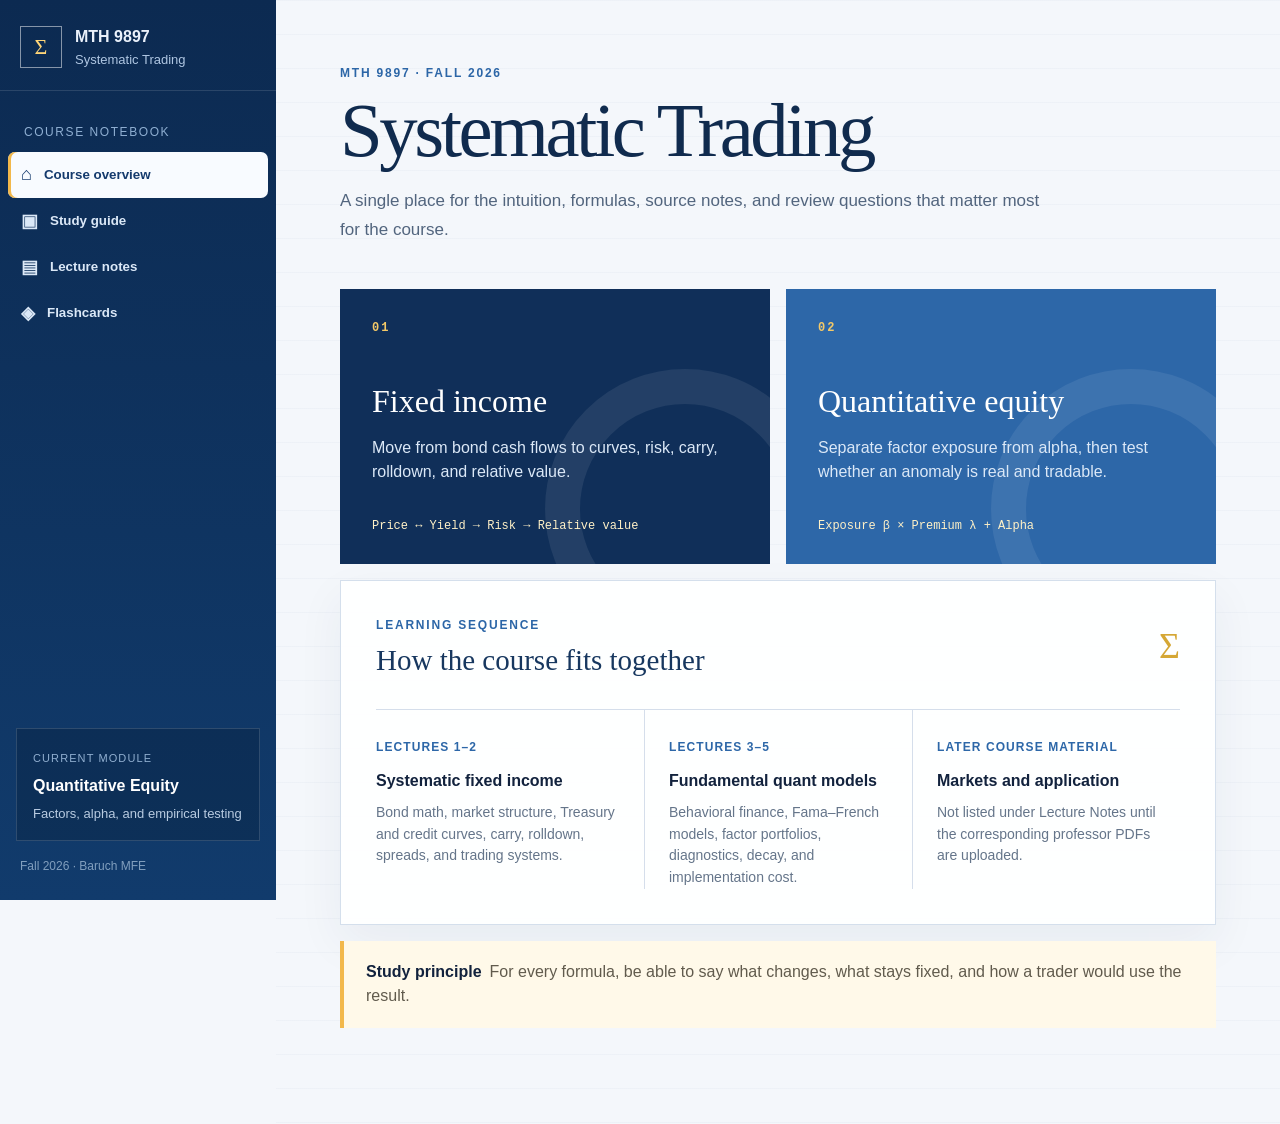
==== commit 539d1c8d: "Organize lecture PDFs by uploaded lecture" ====
--- a/index.html
+++ b/index.html
@@ -42,7 +42,7 @@
         <div class="timeline">
           <article><span>Lectures 1–2</span><h3>Systematic fixed income</h3><p>Bond math, market structure, Treasury and credit curves, carry, rolldown, spreads, and trading systems.</p></article>
           <article><span>Lectures 3–5</span><h3>Fundamental quant models</h3><p>Behavioral finance, Fama–French models, factor portfolios, diagnostics, decay, and implementation cost.</p></article>
-          <article><span>Lectures 6–7</span><h3>Markets and application</h3><p>Capital-markets guest lecture, fixed-income factor models, and final-project review.</p></article>
+          <article><span>Later course material</span><h3>Markets and application</h3><p>Not listed under Lecture Notes until the corresponding professor PDFs are uploaded.</p></article>
         </div>
       </section>
       <aside class="margin-note"><b>Study principle</b><p>For every formula, be able to say what changes, what stays fixed, and how a trader would use the result.</p></aside>
@@ -192,15 +192,15 @@
     <section class="page" id="notes">
       <header class="page-heading"><p class="eyebrow">Professor source material</p><h1>Lecture notes</h1><p class="page-intro">Read the original professor PDFs directly in the site. The Study Guide reorganizes these decks for learning; this section preserves the source material exactly as provided.</p></header>
 
-      <article class="pdf-card">
-        <div class="pdf-header"><div><p class="eyebrow">Misha Boroditsky · 88 pages</p><h2>Systematic Fixed Income</h2><p>Lectures 1–2 plus the Lecture 7 fixed-income appendix.</p></div><div class="pdf-actions"><a href="lecture-notes/MTH9798.20260908.L2.pdf" target="_blank" rel="noopener">Open PDF</a><a href="lecture-notes/MTH9798.20260908.L2.pdf" download>Download</a></div></div>
-        <div class="pdf-jumps" aria-label="Fixed income deck page jumps"><button data-pdf-target="fixed-income-pdf" data-pdf-src="lecture-notes/MTH9798.20260908.L2.pdf#page=1">Lecture 1 · p.1</button><button class="active" data-pdf-target="fixed-income-pdf" data-pdf-src="lecture-notes/MTH9798.20260908.L2.pdf#page=44">Lecture 2 · p.44</button><button data-pdf-target="fixed-income-pdf" data-pdf-src="lecture-notes/MTH9798.20260908.L2.pdf#page=86">Lecture 7 · p.86</button></div>
-        <div class="pdf-frame-wrap"><iframe id="fixed-income-pdf" title="Systematic Fixed Income professor lecture deck" src="lecture-notes/MTH9798.20260908.L2.pdf#page=44"></iframe></div>
-        <details class="deck-outline"><summary>Deck outline and page guide</summary><div><p><b>pp. 1–43:</b> market structure, bond primer, duration/DV01, curves, carry/rolldown, credit spreads, security master, market data, and trading infrastructure.</p><p><b>pp. 44–65:</b> RFQ technology, systematic architecture, Treasury curve, z-spreads, Nelson–Siegel issuer curve, fitting error, and rich/cheap residuals.</p><p><b>pp. 66–85:</b> portfolio optimization, ETFs and portfolio trading, municipal bonds, tax-aware strategies, and systematic implementation.</p><p><b>pp. 86–88:</b> Lecture 7 fixed-income factor-model appendix.</p></div></details>
+      <article class="pdf-card lecture-pdf-section" aria-labelledby="lecture-1-2-title">
+        <div class="pdf-header"><div><p class="eyebrow">Lecture PDF 01 · Lectures 1 &amp; 2 · 88 pages</p><h2 id="lecture-1-2-title">Lectures 1 &amp; 2 — Systematic Fixed Income</h2><p>One combined professor PDF containing both fixed-income lectures.</p></div><div class="pdf-actions"><a href="lecture-notes/MTH9798.20260908.L2.pdf" target="_blank" rel="noopener">Open combined PDF</a><a href="lecture-notes/MTH9798.20260908.L2.pdf" download>Download</a></div></div>
+        <div class="pdf-jumps" aria-label="Lectures 1 and 2 page jumps"><button class="active" data-pdf-target="fixed-income-pdf" data-pdf-src="lecture-notes/MTH9798.20260908.L2.pdf#page=1">Start combined PDF · p.1</button><button data-pdf-target="fixed-income-pdf" data-pdf-src="lecture-notes/MTH9798.20260908.L2.pdf#page=44">Lecture 2 begins · p.44</button></div>
+        <div class="pdf-frame-wrap"><iframe id="fixed-income-pdf" title="Lectures 1 and 2 Systematic Fixed Income professor PDF" src="lecture-notes/MTH9798.20260908.L2.pdf#page=1"></iframe></div>
+        <details class="deck-outline"><summary>Lectures 1 &amp; 2 outline</summary><div><p><b>Lecture 1 · pp. 1–43:</b> market structure, bond primer, duration/DV01, curves, carry/rolldown, credit spreads, security master, market data, and trading infrastructure.</p><p><b>Lecture 2 · pp. 44–85:</b> RFQ technology, systematic architecture, Treasury and issuer curves, z-spreads, Nelson–Siegel, relative value, portfolio optimization, ETFs, portfolio trading, and municipal bonds.</p></div></details>
       </article>
 
-      <article class="pdf-card">
-        <div class="pdf-header"><div><p class="eyebrow">Dmitry Rakhlin · 50 pages</p><h2>Quantitative Investment Framework, Part 1</h2><p>Fundamental quantitative models, factor construction, anomaly testing, and behavioral finance.</p></div><div class="pdf-actions"><a href="lecture-notes/MTH9897_2026_Lecture3_QE_Pt1.pdf" target="_blank" rel="noopener">Open PDF</a><a href="lecture-notes/MTH9897_2026_Lecture3_QE_Pt1.pdf" download>Download</a></div></div>
+      <article class="pdf-card lecture-pdf-section" aria-labelledby="lecture-3-title">
+        <div class="pdf-header"><div><p class="eyebrow">Lecture PDF 02 · Lecture 3 · 50 pages</p><h2 id="lecture-3-title">Lecture 3 — Quantitative Investment Framework, Part 1</h2><p>One professor PDF covering fundamental quantitative models, factor construction, anomaly testing, and behavioral finance.</p></div><div class="pdf-actions"><a href="lecture-notes/MTH9897_2026_Lecture3_QE_Pt1.pdf" target="_blank" rel="noopener">Open Lecture 3 PDF</a><a href="lecture-notes/MTH9897_2026_Lecture3_QE_Pt1.pdf" download>Download</a></div></div>
         <div class="pdf-jumps" aria-label="Quantitative equity deck page jumps"><button class="active" data-pdf-target="quant-equity-pdf" data-pdf-src="lecture-notes/MTH9897_2026_Lecture3_QE_Pt1.pdf#page=1">Start · p.1</button><button data-pdf-target="quant-equity-pdf" data-pdf-src="lecture-notes/MTH9897_2026_Lecture3_QE_Pt1.pdf#page=5">Fama–MacBeth · p.5</button><button data-pdf-target="quant-equity-pdf" data-pdf-src="lecture-notes/MTH9897_2026_Lecture3_QE_Pt1.pdf#page=9">Anomaly tests · p.9</button><button data-pdf-target="quant-equity-pdf" data-pdf-src="lecture-notes/MTH9897_2026_Lecture3_QE_Pt1.pdf#page=19">Quant process · p.19</button></div>
         <div class="pdf-frame-wrap"><iframe id="quant-equity-pdf" title="Quantitative Investment Framework professor lecture deck" src="lecture-notes/MTH9897_2026_Lecture3_QE_Pt1.pdf#page=1"></iframe></div>
         <details class="deck-outline"><summary>Deck outline and page guide</summary><div><p><b>pp. 1–7:</b> investing landscape, alpha versus factors, time-series versus cross-sectional strategies, Fama–MacBeth, and Fama–French.</p><p><b>pp. 8–18:</b> real versus accidental anomalies, risk mismeasurement, data snooping, limits to arbitrage, and behavioral biases.</p><p><b>pp. 19–28:</b> the quantitative investment process, value, profitability, dividend discount logic, and P/B–ROE relationships.</p><p><b>pp. 29–50:</b> factor definitions, factor portfolios, diagnostics, alternative models, and the empirical factor literature.</p></div></details>
@@ -220,6 +220,7 @@
       <div class="flashcard-controls"><button id="previous">‹ Previous</button><button class="primary-control" id="reveal">Reveal answer</button><button id="next">Next ›</button></div>
     </section>
   </main>
+  <script src="study-guide-data.js"></script>
   <script src="app.js"></script>
 </body>
 </html>
--- a/styles.css
+++ b/styles.css
@@ -1 +1,233 @@
-:root{--navy:#123761;--blue:#2d67a8;--ink:#12223d;--muted:#63748a;--line:#d5deeb;--gold:#f2b84b}*{box-sizing:border-box}html{scroll-behavior:smooth}body{margin:0;background:#f4f7fb;color:var(--ink);font:16px/1.55 "Segoe UI",Arial,sans-serif}.sidebar{position:fixed;inset:0 auto 0 0;width:276px;display:flex;flex-direction:column;background:linear-gradient(180deg,#0c2a51,#113b6c);color:#eaf1fb;z-index:20}.brand{display:flex;align-items:center;gap:13px;padding:25px 20px 20px;border-bottom:1px solid #ffffff1f}.brand-mark{display:grid;width:42px;height:42px;place-items:center;border:1px solid #ffffff80;color:#ffd578;font:22px Georgia}.brand strong,.brand span{display:block}.brand span{color:#afc6e2;font-size:13px}.nav-label{margin:32px 24px 10px;color:#8fafd2;font-size:12px;letter-spacing:.13em;text-transform:uppercase}.sidebar nav{padding:0 8px}.nav-button{display:flex;width:100%;min-height:46px;align-items:center;gap:12px;padding:0 13px;border:0;border-radius:7px;background:transparent;color:#dbe8f7;cursor:pointer;text-align:left;font-weight:600}.nav-button.active{background:#f8fbff;color:#143a6d;box-shadow:inset 3px 0 var(--gold)}.nav-button span{font-size:18px}.sidebar-note{margin:auto 16px 16px;padding:16px;border:1px solid #ffffff24;background:#06182e4d}.sidebar-note span{color:#91afd0;font-size:11px;letter-spacing:.1em;text-transform:uppercase}.sidebar-note strong{display:block;margin-top:5px;color:white}.sidebar-note p{margin:5px 0 0;color:#b8cbe1;font-size:13px}.sidebar-footer{padding:0 20px 24px;color:#819fbe;font-size:12px}.mobile-header{display:none}.reading-surface{min-height:100vh;margin-left:276px;padding:clamp(36px,5vw,80px) clamp(20px,5vw,88px) 96px;background-image:linear-gradient(#193e6f07 1px,transparent 1px);background-size:100% 34px}.page{display:none;width:min(100%,1050px);margin:auto}.page.active{display:block}.page-heading{max-width:780px;margin-bottom:44px}.eyebrow{margin:0 0 10px;color:#2c66a7;font-size:12px;font-weight:800;letter-spacing:.15em;text-transform:uppercase}.page-heading h1{margin:0;color:#102b4e;font:500 clamp(42px,6vw,80px)/.98 Georgia,serif;letter-spacing:-.045em}.page-intro{max-width:700px;margin:19px 0 0;color:#52657e;font-size:17px;line-height:1.7}.spotlight-grid{display:grid;grid-template-columns:1fr 1fr;gap:16px}.spotlight{position:relative;min-height:275px;padding:32px;overflow:hidden;color:white}.spotlight:after{content:"";position:absolute;right:-55px;bottom:-85px;width:210px;height:210px;border:35px solid #ffffff14;border-radius:50%}.navy-card{background:#102f59}.blue-card{background:var(--blue)}.card-number{margin:0 0 48px;color:#f4c967;font:700 12px monospace;letter-spacing:.18em}.spotlight h2{margin:0;font:500 32px Georgia,serif}.spotlight p:not(.card-number){position:relative;z-index:1;max-width:390px;color:#dbe8f7}.spotlight code{position:absolute;left:32px;bottom:28px;z-index:1;color:#fff1c7;font-size:12px}.content-card{margin-top:16px;padding:35px;border:1px solid #d4dfec;background:#fffffff2;box-shadow:0 18px 45px #1c395b0f}.section-title-row{display:flex;align-items:center;justify-content:space-between}.section-title-row h2{margin:0;color:#17375f;font:500 29px Georgia,serif}.section-title-row>b{color:#d5a735;font:36px Georgia}.timeline{display:grid;grid-template-columns:repeat(3,1fr);margin-top:32px;border-top:1px solid var(--line)}.timeline article{padding:24px 24px 0 0}.timeline article+article{padding-left:24px;border-left:1px solid var(--line)}.timeline span{color:var(--blue);font-size:12px;font-weight:800;letter-spacing:.09em;text-transform:uppercase}.timeline h3{margin:10px 0 8px;font-size:16px}.timeline p{margin:0;color:#65758a;font-size:14px}.margin-note{margin-top:16px;padding:19px 22px;border-left:4px solid var(--gold);background:#fff9e9}.margin-note p{display:inline;margin-left:8px;color:#615b4d}.guide-section{display:grid;grid-template-columns:85px 1fr;gap:29px;margin-bottom:60px}.chapter-marker{display:grid;width:62px;height:62px;place-items:center;border:1px solid #9bb4d0;color:#173f72;font:500 24px Georgia}.chapter-body>h2{margin:0 0 27px;color:#15375f;font:500 clamp(29px,3vw,40px) Georgia}.concept-grid{display:grid;grid-template-columns:1fr 1fr;gap:1px;border:1px solid var(--line);background:var(--line)}.concept-grid article{position:relative;min-height:175px;padding:24px;background:white}.concept-grid article>span{position:absolute;top:21px;right:21px;color:#a4b2c3;font:12px monospace}.concept-grid h3{margin:0 32px 10px 0;color:#183c69;font-size:16px}.concept-grid p{margin:0;color:var(--muted)}.formula-panel{display:grid;grid-template-columns:repeat(3,1fr);margin-top:16px;background:var(--navy);color:white}.formula-panel div{padding:19px 22px}.formula-panel div+div{border-left:1px solid #ffffff29}.formula-panel span,.formula-panel strong{display:block}.formula-panel span{color:#acc4df;font-size:11px;letter-spacing:.08em;text-transform:uppercase}.formula-panel strong{margin-top:7px;color:#fff0bd;font:13px monospace}.two-stage{display:grid;grid-template-columns:1fr auto 1fr;align-items:center;gap:16px;margin-top:16px;padding:24px;border:1px solid #b8cbe0;background:#edf4fc}.two-stage small,.two-stage strong{display:block}.two-stage small{color:var(--blue);font-weight:800;letter-spacing:.08em;text-transform:uppercase}.two-stage strong{margin-top:10px;color:#183f70;font-family:monospace}.two-stage p{margin:6px 0 0;color:#64758a}.two-stage>b{color:#c38d22}.source-card{display:grid;grid-template-columns:110px 1fr;margin-bottom:19px;border:1px solid #d2deeb;background:white;box-shadow:0 18px 42px #1d3a5b0e}.source-index{padding-top:32px;background:var(--navy);color:#f2c562;text-align:center;font:500 22px Georgia}.source-copy{padding:32px 35px}.source-copy>h2{margin:0;color:#17385f;font:500 32px Georgia}.source-file{margin:9px 0 24px;color:#8190a2;font:12px monospace}.source-copy details{border-top:1px solid #d7e0eb}.source-copy details:last-child{border-bottom:1px solid #d7e0eb}.source-copy summary{display:flex;justify-content:space-between;gap:16px;padding:16px 0;cursor:pointer;color:#214a79;font-weight:700}.source-copy summary span{color:#8595a8;font-size:12px}.source-copy details p{margin:-3px 0 18px;color:#617287}.flashcard-page{max-width:890px}.flashcard-meta{display:grid;grid-template-columns:auto 1fr auto;align-items:center;gap:16px;margin-bottom:16px;color:#607186;font:12px monospace}.progress-track{height:3px;background:#d6e0eb}.progress-track span{display:block;height:100%;background:#d9a52e}.flashcard{display:flex;width:100%;min-height:430px;padding:clamp(32px,6vw,72px);flex-direction:column;align-items:flex-start;justify-content:space-between;border:0;background:var(--navy);color:white;text-align:left;cursor:pointer;box-shadow:0 24px 60px #1130542e;transition:.2s}.flashcard.flipped{border:1px solid #b9cce0;background:white;color:#17385f}.card-label{color:#f0c767;font-size:12px;font-weight:800;letter-spacing:.15em;text-transform:uppercase}.flipped .card-label{color:var(--blue)}.flashcard strong{max-width:720px;font:500 clamp(27px,4vw,42px)/1.35 Georgia}.card-footer{color:#b8cae0;font-size:14px}.flipped .card-footer{padding:12px 16px;background:#ecf3fb;color:#174779;font:14px monospace}.flashcard-controls{display:grid;grid-template-columns:1fr 1.4fr 1fr;gap:11px;margin-top:16px}.flashcard-controls button{min-height:48px;border:1px solid #bfd0e2;background:white;color:#24466d;cursor:pointer;font-weight:700}.flashcard-controls .primary-control{border-color:#1f548e;background:#1f548e;color:white}@media(max-width:900px){.sidebar{transform:translateX(-100%);transition:.2s}.sidebar.open{transform:translateX(0)}.mobile-header{position:sticky;top:0;z-index:15;display:flex;height:56px;align-items:center;gap:12px;padding:0 16px;border-bottom:1px solid var(--line);background:#fffffff2}.mobile-header button{border:0;background:transparent;font-size:22px}.reading-surface{margin-left:0;padding-top:40px}.timeline{grid-template-columns:1fr}.timeline article,.timeline article+article{padding:18px 0;border-left:0;border-bottom:1px solid var(--line)}.formula-panel{grid-template-columns:1fr}.formula-panel div+div{border-top:1px solid #ffffff29;border-left:0}}@media(max-width:680px){.spotlight-grid,.concept-grid{grid-template-columns:1fr}.guide-section{grid-template-columns:1fr;gap:16px}.source-card{grid-template-columns:1fr}.source-index{padding:13px 20px;text-align:left}.source-copy{padding:24px}.two-stage{grid-template-columns:1fr}.flashcard-controls{grid-template-columns:1fr 1fr}.primary-control{grid-column:1/-1;grid-row:1}.margin-note p{display:block;margin:5px 0 0}}@media(prefers-reduced-motion:reduce){*{scroll-behavior:auto!important;transition:none!important}}
+:root{--navy:#123761;--blue:#2d67a8;--ink:#12223d;--muted:#63748a;--line:#d5deeb;--gold:#f2b84b}
+*{box-sizing:border-box}
+html{scroll-behavior:smooth}
+body{margin:0;background:#f4f7fb;color:var(--ink);font:16px/1.55 "Segoe UI",Arial,sans-serif}
+.sidebar{position:fixed;inset:0 auto 0 0;width:276px;display:flex;flex-direction:column;background:linear-gradient(180deg,#0c2a51,#113b6c);color:#eaf1fb;z-index:20}
+.brand{display:flex;align-items:center;gap:13px;padding:25px 20px 20px;border-bottom:1px solid #ffffff1f}
+.brand-mark{display:grid;width:42px;height:42px;place-items:center;border:1px solid #ffffff80;color:#ffd578;font:22px Georgia}
+.brand strong,.brand span{display:block}
+.brand span{color:#afc6e2;font-size:13px}
+.nav-label{margin:32px 24px 10px;color:#8fafd2;font-size:12px;letter-spacing:.13em;text-transform:uppercase}
+.sidebar nav{padding:0 8px}
+.nav-button{display:flex;width:100%;min-height:46px;align-items:center;gap:12px;padding:0 13px;border:0;border-radius:7px;background:transparent;color:#dbe8f7;cursor:pointer;text-align:left;font-weight:600}
+.nav-button.active{background:#f8fbff;color:#143a6d;box-shadow:inset 3px 0 var(--gold)}
+.nav-button span{font-size:18px}
+.sidebar-note{margin:auto 16px 16px;padding:16px;border:1px solid #ffffff24;background:#06182e4d}
+.sidebar-note span{color:#91afd0;font-size:11px;letter-spacing:.1em;text-transform:uppercase}
+.sidebar-note strong{display:block;margin-top:5px;color:white}
+.sidebar-note p{margin:5px 0 0;color:#b8cbe1;font-size:13px}
+.sidebar-footer{padding:0 20px 24px;color:#819fbe;font-size:12px}
+.mobile-header{display:none}
+.reading-surface{min-height:100vh;margin-left:276px;padding:clamp(36px,5vw,80px) clamp(20px,5vw,88px) 96px;background-image:linear-gradient(#193e6f07 1px,transparent 1px);background-size:100% 34px}
+.page{display:none;width:min(100%,1050px);margin:auto}
+.page.active{display:block}
+.page-heading{max-width:780px;margin-bottom:44px}
+.eyebrow{margin:0 0 10px;color:#2c66a7;font-size:12px;font-weight:800;letter-spacing:.15em;text-transform:uppercase}
+.page-heading h1{margin:0;color:#102b4e;font:500 clamp(42px,6vw,80px)/.98 Georgia,serif;letter-spacing:-.045em}
+.page-intro{max-width:700px;margin:19px 0 0;color:#52657e;font-size:17px;line-height:1.7}
+.spotlight-grid{display:grid;grid-template-columns:1fr 1fr;gap:16px}
+.spotlight{position:relative;min-height:275px;padding:32px;overflow:hidden;color:white}
+.spotlight:after{content:"";position:absolute;right:-55px;bottom:-85px;width:210px;height:210px;border:35px solid #ffffff14;border-radius:50%}
+.navy-card{background:#102f59}
+.blue-card{background:var(--blue)}
+.card-number{margin:0 0 48px;color:#f4c967;font:700 12px monospace;letter-spacing:.18em}
+.spotlight h2{margin:0;font:500 32px Georgia,serif}
+.spotlight p:not(.card-number){position:relative;z-index:1;max-width:390px;color:#dbe8f7}
+.spotlight code{position:absolute;left:32px;bottom:28px;z-index:1;color:#fff1c7;font-size:12px}
+.content-card{margin-top:16px;padding:35px;border:1px solid #d4dfec;background:#fffffff2;box-shadow:0 18px 45px #1c395b0f}
+.section-title-row{display:flex;align-items:center;justify-content:space-between}
+.section-title-row h2{margin:0;color:#17375f;font:500 29px Georgia,serif}
+.section-title-row>b{color:#d5a735;font:36px Georgia}
+.timeline{display:grid;grid-template-columns:repeat(3,1fr);margin-top:32px;border-top:1px solid var(--line)}
+.timeline article{padding:24px 24px 0 0}
+.timeline article+article{padding-left:24px;border-left:1px solid var(--line)}
+.timeline span{color:var(--blue);font-size:12px;font-weight:800;letter-spacing:.09em;text-transform:uppercase}
+.timeline h3{margin:10px 0 8px;font-size:16px}
+.timeline p{margin:0;color:#65758a;font-size:14px}
+.margin-note{margin-top:16px;padding:19px 22px;border-left:4px solid var(--gold);background:#fff9e9}
+.margin-note p{display:inline;margin-left:8px;color:#615b4d}
+.guide-section{display:grid;grid-template-columns:85px 1fr;gap:29px;margin-bottom:60px}
+.chapter-marker{display:grid;width:62px;height:62px;place-items:center;border:1px solid #9bb4d0;color:#173f72;font:500 24px Georgia}
+.chapter-body>h2{margin:0 0 27px;color:#15375f;font:500 clamp(29px,3vw,40px) Georgia}
+.concept-grid{display:grid;grid-template-columns:1fr 1fr;gap:1px;border:1px solid var(--line);background:var(--line)}
+.concept-grid article{position:relative;min-height:175px;padding:24px;background:white}
+.concept-grid article>span{position:absolute;top:21px;right:21px;color:#a4b2c3;font:12px monospace}
+.concept-grid h3{margin:0 32px 10px 0;color:#183c69;font-size:16px}
+.concept-grid p{margin:0;color:var(--muted)}
+.formula-panel{display:grid;grid-template-columns:repeat(3,1fr);margin-top:16px;background:var(--navy);color:white}
+.formula-panel div{padding:19px 22px}
+.formula-panel div+div{border-left:1px solid #ffffff29}
+.formula-panel span,.formula-panel strong{display:block}
+.formula-panel span{color:#acc4df;font-size:11px;letter-spacing:.08em;text-transform:uppercase}
+.formula-panel strong{margin-top:7px;color:#fff0bd;font:13px monospace}
+.two-stage{display:grid;grid-template-columns:1fr auto 1fr;align-items:center;gap:16px;margin-top:16px;padding:24px;border:1px solid #b8cbe0;background:#edf4fc}
+.two-stage small,.two-stage strong{display:block}
+.two-stage small{color:var(--blue);font-weight:800;letter-spacing:.08em;text-transform:uppercase}
+.two-stage strong{margin-top:10px;color:#183f70;font-family:monospace}
+.two-stage p{margin:6px 0 0;color:#64758a}
+.two-stage>b{color:#c38d22}
+.source-card{display:grid;grid-template-columns:110px 1fr;margin-bottom:19px;border:1px solid #d2deeb;background:white;box-shadow:0 18px 42px #1d3a5b0e}
+.source-index{padding-top:32px;background:var(--navy);color:#f2c562;text-align:center;font:500 22px Georgia}
+.source-copy{padding:32px 35px}
+.source-copy>h2{margin:0;color:#17385f;font:500 32px Georgia}
+.source-file{margin:9px 0 24px;color:#8190a2;font:12px monospace}
+.source-copy details{border-top:1px solid #d7e0eb}
+.source-copy details:last-child{border-bottom:1px solid #d7e0eb}
+.source-copy summary{display:flex;justify-content:space-between;gap:16px;padding:16px 0;cursor:pointer;color:#214a79;font-weight:700}
+.source-copy summary span{color:#8595a8;font-size:12px}
+.source-copy details p{margin:-3px 0 18px;color:#617287}
+.flashcard-page{max-width:890px}
+.flashcard-meta{display:grid;grid-template-columns:auto 1fr auto;align-items:center;gap:16px;margin-bottom:16px;color:#607186;font:12px monospace}
+.progress-track{height:3px;background:#d6e0eb}
+.progress-track span{display:block;height:100%;background:#d9a52e}
+.flashcard{display:flex;width:100%;min-height:430px;padding:clamp(32px,6vw,72px);flex-direction:column;align-items:flex-start;justify-content:space-between;border:0;background:var(--navy);color:white;text-align:left;cursor:pointer;box-shadow:0 24px 60px #1130542e;transition:.2s}
+.flashcard.flipped{border:1px solid #b9cce0;background:white;color:#17385f}
+.card-label{color:#f0c767;font-size:12px;font-weight:800;letter-spacing:.15em;text-transform:uppercase}
+.flipped .card-label{color:var(--blue)}
+.flashcard strong{max-width:720px;font:500 clamp(27px,4vw,42px)/1.35 Georgia}
+.card-footer{color:#b8cae0;font-size:14px}
+.flipped .card-footer{padding:12px 16px;background:#ecf3fb;color:#174779;font:14px monospace}
+.flashcard-controls{display:grid;grid-template-columns:1fr 1.4fr 1fr;gap:11px;margin-top:16px}
+.flashcard-controls button{min-height:48px;border:1px solid #bfd0e2;background:white;color:#24466d;cursor:pointer;font-weight:700}
+.flashcard-controls .primary-control{border-color:#1f548e;background:#1f548e;color:white}
+@media(max-width:900px){.sidebar{transform:translateX(-100%);transition:.2s}
+.sidebar.open{transform:translateX(0)}
+.mobile-header{position:sticky;top:0;z-index:15;display:flex;height:56px;align-items:center;gap:12px;padding:0 16px;border-bottom:1px solid var(--line);background:#fffffff2}
+.mobile-header button{border:0;background:transparent;font-size:22px}
+.reading-surface{margin-left:0;padding-top:40px}
+.timeline{grid-template-columns:1fr}
+.timeline article,.timeline article+article{padding:18px 0;border-left:0;border-bottom:1px solid var(--line)}
+.formula-panel{grid-template-columns:1fr}
+.formula-panel div+div{border-top:1px solid #ffffff29;border-left:0}
+}
+@media(max-width:680px){.spotlight-grid,.concept-grid{grid-template-columns:1fr}
+.guide-section{grid-template-columns:1fr;gap:16px}
+.source-card{grid-template-columns:1fr}
+.source-index{padding:13px 20px;text-align:left}
+.source-copy{padding:24px}
+.two-stage{grid-template-columns:1fr}
+.flashcard-controls{grid-template-columns:1fr 1fr}
+.primary-control{grid-column:1/-1;grid-row:1}
+.margin-note p{display:block;margin:5px 0 0}
+}
+@media(prefers-reduced-motion:reduce){*{scroll-behavior:auto!important;transition:none!important}
+}
+
+/* Layered study guide */
+.guide-heading{margin-bottom:26px}
+.guide-toolbar{position:sticky;top:0;z-index:10;display:grid;grid-template-columns:1fr minmax(230px,320px);gap:14px;margin:0 0 28px;padding:12px;border:1px solid var(--line);background:#f4f7fbf2;backdrop-filter:blur(12px)}
+.module-switcher{display:flex;gap:7px;flex-wrap:wrap}
+.module-button{min-height:42px;padding:0 15px;border:1px solid #b9cbe0;background:white;color:#284c73;cursor:pointer;font-weight:750}
+.module-button.active{border-color:var(--navy);background:var(--navy);color:white}
+.guide-search{display:flex;align-items:center;gap:10px;padding:0 12px;border:1px solid #c8d6e5;background:white}
+.guide-search span{color:#6b7c90;font-size:11px;font-weight:800;letter-spacing:.08em;text-transform:uppercase;white-space:nowrap}
+.guide-search input{width:100%;min-width:0;padding:10px 0;border:0;outline:0;color:var(--ink);background:transparent}
+.study-module{display:none}
+.study-module.active{display:block}
+.module-intro{display:grid;grid-template-columns:minmax(0,1fr) minmax(260px,.7fr);gap:28px;align-items:end;margin-bottom:18px;padding:28px 30px;background:linear-gradient(135deg,#123761,#1e5791);color:white}
+.module-intro h2{margin:0;font:500 clamp(29px,4vw,43px) Georgia,serif}
+.module-intro p:not(.eyebrow){margin:12px 0 0;color:#d5e3f2}
+.module-intro .eyebrow{color:#f4c760}
+.module-path{display:flex;gap:8px;align-items:center;justify-content:flex-end;flex-wrap:wrap;color:#dbe8f6;font-size:12px}
+.module-path span{padding:7px 9px;border:1px solid #ffffff38}
+.module-path b{color:#f2c25d}
+.lesson{margin-bottom:12px;border:1px solid #cbd8e6;background:white;box-shadow:0 10px 30px #17385f0a}
+.lesson[hidden]{display:none}
+.lesson>summary{display:grid;grid-template-columns:50px 1fr auto;gap:16px;align-items:center;padding:19px 22px;cursor:pointer;list-style:none}
+.lesson>summary::-webkit-details-marker{display:none}
+.lesson>summary:after{content:"+";grid-column:3;color:#2c66a7;font:24px Georgia}
+.lesson[open]>summary:after{content:"−"}
+.lesson>summary>em{grid-column:3;grid-row:1;color:#73849a;font-size:11px;font-style:normal;font-weight:800;letter-spacing:.08em;text-transform:uppercase;transform:translateX(-28px)}
+.lesson-number{display:grid;width:44px;height:44px;place-items:center;background:#eaf2fb;color:#164779;font:700 12px monospace}
+.lesson summary small,.lesson summary strong{display:block}
+.lesson summary small{color:#5f7793;font-size:11px;font-weight:800;letter-spacing:.1em;text-transform:uppercase}
+.lesson summary strong{margin-top:3px;color:#17385f;font:500 21px/1.3 Georgia,serif}
+.lesson-body{padding:0 22px 24px 88px;border-top:1px solid #dbe4ee}
+.layer{display:grid;grid-template-columns:150px 1fr;gap:20px;padding:22px 0;border-bottom:1px solid #e0e7ef}
+.layer h4{margin:0;color:#2e68a5;font-size:12px;letter-spacing:.1em;text-transform:uppercase}
+.layer p{margin:0;color:#53667e}
+.layer p+p{margin-top:10px}
+.layer.intuition h4{color:#896515}
+.layer.mathematics h4{color:#315e91}
+.layer.consequence h4{color:#266c62}
+.equation{margin:0 0 12px;padding:15px 17px;overflow-x:auto;background:#edf4fc;color:#153f70;font:600 15px/1.55 "Consolas","SFMono-Regular",monospace}
+.equation-grid{display:grid;grid-template-columns:repeat(2,minmax(0,1fr));gap:8px;margin-bottom:12px}
+.equation-grid>div{min-width:0;padding:13px 15px;background:#edf4fc}
+.equation-grid small,.equation-grid code{display:block}
+.equation-grid small{margin-bottom:5px;color:#68809a;font-size:10px;font-weight:800;letter-spacing:.08em;text-transform:uppercase}
+.equation-grid code{overflow-x:auto;color:#153f70;font-size:13px;white-space:nowrap}
+.lesson-notes{display:grid;grid-template-columns:1fr 1fr;gap:10px;margin-top:16px}
+.lesson-notes p{margin:0;padding:15px;border-left:3px solid #e1ad3d;background:#fff8e7;color:#655d4c;font-size:13px}
+.lesson-notes p:nth-child(even){border-color:#4580b9;background:#edf5fc;color:#4e6279}
+.guide-stats{grid-column:1/-1;padding:10px 14px;border:1px solid #cbd8e6;background:#f7fafc;color:#48627f;font:700 11px/1.4 sans-serif;letter-spacing:.08em;text-transform:uppercase}
+.module-button[data-count]:after{content:attr(data-count);display:inline-grid;min-width:21px;height:21px;margin-left:8px;padding:0 5px;place-items:center;border-radius:20px;background:#dce9f6;color:#255684;font:700 10px/1 monospace}
+.module-button.active[data-count]:after{background:#fff;color:#164779}
+.module-index{display:flex;flex-wrap:wrap;gap:8px;margin:0 0 18px}
+.module-index span{padding:7px 10px;border:1px solid #cbd8e6;background:#f7fafc;color:#56708c;font:700 10px/1.2 sans-serif;letter-spacing:.07em;text-transform:uppercase}
+.lesson-source{display:flex;justify-content:space-between;gap:16px;margin:16px 0 0;padding:9px 12px;border-left:3px solid #d9a93c;background:#fff9e9;color:#675b3d;font-size:12px}
+.lesson-source span{font-weight:800;letter-spacing:.08em;text-transform:uppercase}
+.prose-equation{font-family:ui-monospace,SFMono-Regular,Consolas,monospace;font-size:14px;line-height:1.75;white-space:normal}
+.detailed-lesson .lesson-notes p b{display:block;margin-bottom:5px;color:inherit;font-size:10px;letter-spacing:.08em;text-transform:uppercase}
+.detailed-lesson[open]>summary{background:#f8fbfe}
+.review-sheet{padding:34px;border:1px solid #cbd8e6;background:white}
+.review-sheet h2{margin:0 0 25px;color:#17385f;font:500 36px Georgia}
+.review-flow{display:grid;grid-template-columns:repeat(5,1fr);border:1px solid var(--line)}
+.review-flow article{padding:18px}
+.review-flow article+article{border-left:1px solid var(--line)}
+.review-flow span{color:#c08b1d;font:700 12px monospace}
+.review-flow h3{margin:8px 0;color:#1c4878;font-size:15px}
+.review-flow p{margin:0;color:#66778b;font-size:13px}
+.cheat-grid{display:grid;grid-template-columns:1fr 1fr 1.1fr;gap:12px;margin-top:18px}
+.cheat-grid section{padding:20px;background:#f2f6fb}
+.cheat-grid h3{margin:0 0 12px;color:#214b7a;font:500 20px Georgia}
+.cheat-grid code{display:block;margin:7px 0;color:#173f70;font-size:12px}
+.cheat-grid ul{margin:0;padding-left:18px;color:#5d7086;font-size:13px}
+.guide-empty{margin:20px 0;padding:20px;border:1px dashed #9cb2ca;color:#65798f;text-align:center}
+
+/* Embedded professor decks */
+.pdf-card{margin-bottom:30px;border:1px solid #ccd9e6;background:white;box-shadow:0 18px 45px #17385f10}
+.pdf-header{display:flex;align-items:flex-start;justify-content:space-between;gap:24px;padding:28px 30px}
+.pdf-header h2{margin:0;color:#17385f;font:500 clamp(27px,3vw,37px) Georgia}
+.pdf-header p:not(.eyebrow){margin:8px 0 0;color:#687a8f}
+.pdf-actions{display:flex;gap:8px;flex-shrink:0}
+.pdf-actions a{padding:10px 13px;border:1px solid #aac0d7;color:#245787;text-decoration:none;font-size:13px;font-weight:750}
+.pdf-actions a:first-child{border-color:#1f548e;background:#1f548e;color:white}
+.pdf-jumps{display:flex;gap:7px;padding:12px 16px;overflow-x:auto;border-top:1px solid #dce5ee;border-bottom:1px solid #dce5ee;background:#f1f5fa}
+.pdf-jumps button{padding:8px 11px;border:1px solid #b9cadc;background:white;color:#345878;cursor:pointer;white-space:nowrap}
+.pdf-jumps button.active{border-color:#d3a33c;background:#fff8e4;color:#70551b}
+.pdf-frame-wrap{height:min(74vh,780px);min-height:520px;background:#dfe7ef}
+.pdf-frame-wrap iframe{display:block;width:100%;height:100%;border:0}
+.deck-outline{border-top:1px solid #d6e1ec}
+.deck-outline summary{padding:16px 25px;cursor:pointer;color:#214d7d;font-weight:750}
+.deck-outline>div{display:grid;grid-template-columns:1fr 1fr;gap:10px 24px;padding:0 25px 22px}
+.deck-outline p{margin:0;color:#5e7187;font-size:14px}
+
+@media(max-width:980px){
+  .guide-toolbar{position:static;grid-template-columns:1fr}
+  .module-intro{grid-template-columns:1fr}
+  .module-path{justify-content:flex-start}
+  .review-flow{grid-template-columns:1fr 1fr}
+  .review-flow article+article{border-left:0}
+  .review-flow article:nth-child(even){border-left:1px solid var(--line)}
+  .review-flow article{border-bottom:1px solid var(--line)}
+  .cheat-grid{grid-template-columns:1fr 1fr}
+  .cheat-grid section:last-child{grid-column:1/-1}
+}
+@media(max-width:680px){
+  .lesson>summary{grid-template-columns:42px 1fr;padding:16px 14px}
+  .lesson>summary>em{display:none}
+  .lesson>summary:after{grid-column:2;grid-row:1;justify-self:end}
+  .lesson summary strong{padding-right:25px;font-size:18px}
+  .lesson-body{padding:0 15px 18px}
+  .layer{grid-template-columns:1fr;gap:7px}
+  .equation-grid,.lesson-notes,.cheat-grid,.deck-outline>div{grid-template-columns:1fr}
+  .cheat-grid section:last-child{grid-column:auto}
+  .review-flow{grid-template-columns:1fr}
+  .review-flow article:nth-child(even){border-left:0}
+  .pdf-header{display:block;padding:22px}
+  .pdf-actions{margin-top:16px}
+  .pdf-frame-wrap{height:68vh;min-height:430px}
+  .guide-toolbar{padding:9px}
+  .module-switcher{display:grid;grid-template-columns:1fr}
+  .guide-search{min-height:44px}
+}
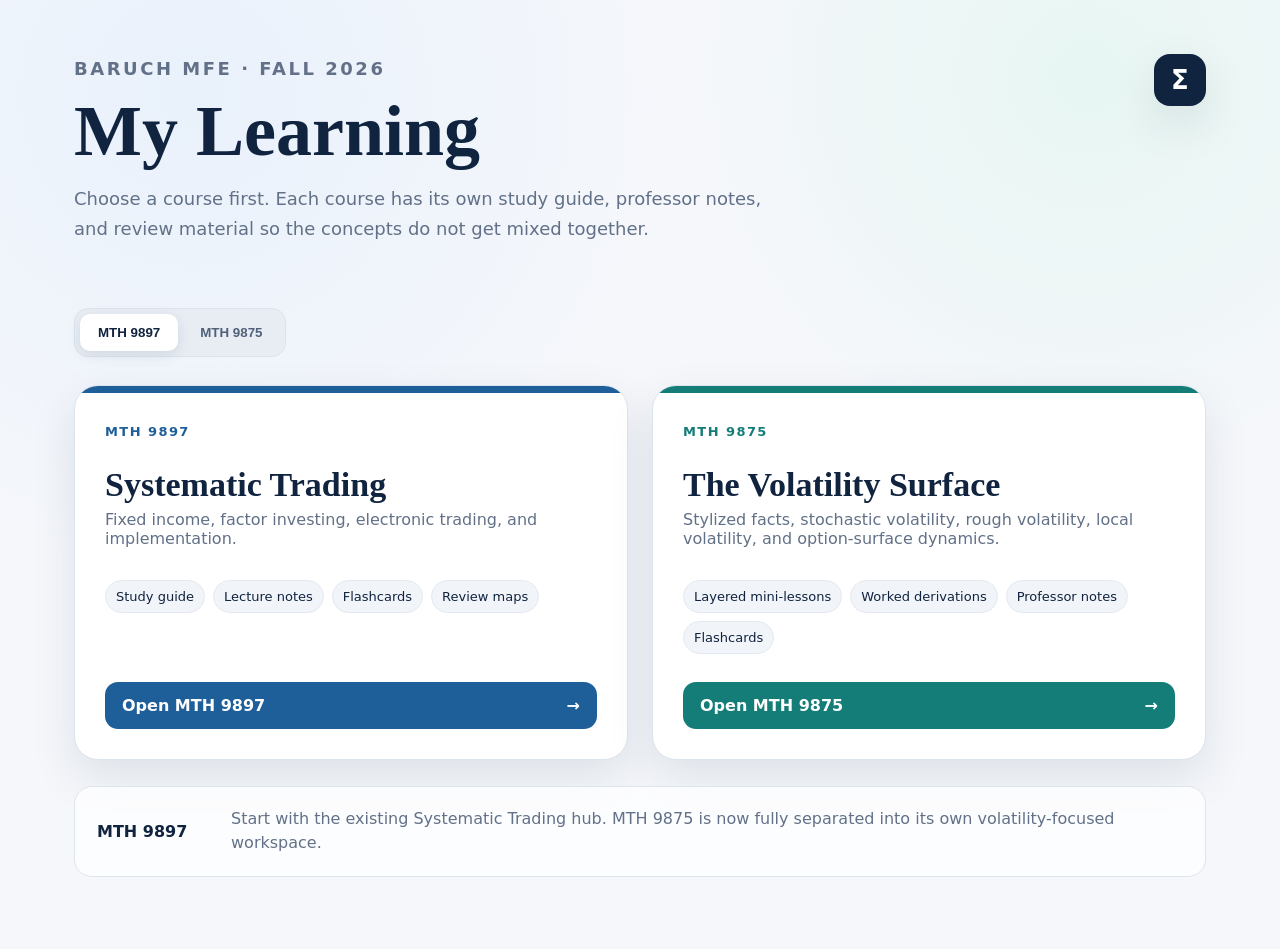
==== commit ce7fa6d0: "Add multi-course landing page" ====
--- a/index.html
+++ b/index.html
@@ -3,224 +3,53 @@
 <head>
   <meta charset="utf-8">
   <meta name="viewport" content="width=device-width, initial-scale=1">
-  <meta name="description" content="Organized study guides, lecture notes, and flashcards for MTH 9897 Systematic Trading.">
-  <title>MTH 9897 Study Hub</title>
+  <meta name="description" content="Baruch MFE personal learning hub for MTH 9897 Systematic Trading and MTH 9875 The Volatility Surface.">
+  <title>My Learning · Course Hub</title>
   <link rel="icon" href="favicon.svg" type="image/svg+xml">
-  <link rel="stylesheet" href="styles.css">
+  <style>
+    :root{--ink:#10233f;--muted:#627188;--line:#dce4ee;--paper:#f5f7fb;--card:#fff;--blue:#1f5f99;--teal:#147d78;--shadow:0 18px 46px rgba(16,35,63,.10)}
+    *{box-sizing:border-box} body{margin:0;font-family:Inter,ui-sans-serif,system-ui,-apple-system,BlinkMacSystemFont,"Segoe UI",sans-serif;background:radial-gradient(circle at 15% 10%,#e9f1fb 0,transparent 34%),radial-gradient(circle at 85% 8%,#e7f6f2 0,transparent 28%),var(--paper);color:var(--ink)}
+    .shell{max-width:1180px;margin:0 auto;padding:54px 24px 72px}.top{display:flex;justify-content:space-between;gap:24px;align-items:flex-start;margin-bottom:34px}.eyebrow{text-transform:uppercase;letter-spacing:.14em;font-size:12px;font-weight:800;color:var(--blue);margin:0 0 12px}.top h1{font-family:Georgia,"Times New Roman",serif;font-size:clamp(40px,6vw,72px);line-height:.98;margin:0;max-width:760px}.top p{max-width:720px;color:var(--muted);font-size:18px;line-height:1.65}
+    .sig{width:52px;height:52px;border-radius:16px;background:var(--ink);color:#fff;display:grid;place-items:center;font-size:26px;font-weight:700;box-shadow:var(--shadow)}
+    .switcher{display:inline-flex;padding:5px;background:#e8edf4;border:1px solid var(--line);border-radius:14px;margin:12px 0 28px;gap:4px}.switcher button{border:0;background:transparent;padding:11px 18px;border-radius:10px;font-weight:750;color:#506078;cursor:pointer}.switcher button.active{background:#fff;color:var(--ink);box-shadow:0 4px 14px rgba(16,35,63,.10)}
+    .courses{display:grid;grid-template-columns:repeat(2,minmax(0,1fr));gap:24px}.course{position:relative;overflow:hidden;background:var(--card);border:1px solid var(--line);border-radius:24px;padding:30px;box-shadow:var(--shadow);min-height:360px;display:flex;flex-direction:column}.course:before{content:"";position:absolute;inset:0 auto auto 0;width:100%;height:7px;background:var(--accent)}.course .code{font-size:13px;font-weight:850;letter-spacing:.11em;text-transform:uppercase;color:var(--accent);margin-top:8px}.course h2{font-family:Georgia,"Times New Roman",serif;font-size:34px;margin:14px 0 6px}.course .subtitle{color:var(--muted);font-size:16px;margin:0 0 24px}.map{display:flex;gap:8px;flex-wrap:wrap;margin:8px 0 28px}.map span{font-size:13px;padding:8px 10px;border-radius:999px;background:#f1f4f8;border:1px solid #e3e9f0}.course a{margin-top:auto;display:inline-flex;align-items:center;justify-content:space-between;gap:16px;background:var(--accent);color:#fff;text-decoration:none;padding:14px 17px;border-radius:13px;font-weight:800}.course a:hover{filter:brightness(.95);transform:translateY(-1px)}
+    .preview{margin-top:26px;border:1px solid var(--line);background:rgba(255,255,255,.72);backdrop-filter:blur(8px);border-radius:18px;padding:20px 22px;display:flex;gap:18px;align-items:center}.preview b{min-width:116px}.preview p{margin:0;color:var(--muted);line-height:1.55}
+    @media(max-width:780px){.courses{grid-template-columns:1fr}.top{display:block}.sig{margin-top:20px}.shell{padding-top:34px}}
+  </style>
 </head>
 <body>
-  <aside class="sidebar" id="sidebar">
-    <div class="brand">
-      <div class="brand-mark">Σ</div>
-      <div><strong>MTH 9897</strong><span>Systematic Trading</span></div>
+  <main class="shell">
+    <header class="top">
+      <div><p class="eyebrow">Baruch MFE · Fall 2026</p><h1>My Learning</h1><p>Choose a course first. Each course has its own study guide, professor notes, and review material so the concepts do not get mixed together.</p></div>
+      <div class="sig">Σ</div>
+    </header>
+    <div class="switcher" role="tablist" aria-label="Choose course">
+      <button class="active" data-preview="9897">MTH 9897</button>
+      <button data-preview="9875">MTH 9875</button>
     </div>
-    <p class="nav-label">Course notebook</p>
-    <nav aria-label="Course sections">
-      <button class="nav-button active" data-section="overview"><span>⌂</span>Course overview</button>
-      <button class="nav-button" data-section="guide"><span>▣</span>Study guide</button>
-      <button class="nav-button" data-section="notes"><span>▤</span>Lecture notes</button>
-      <button class="nav-button" data-section="flashcards"><span>◈</span>Flashcards</button>
-    </nav>
-    <div class="sidebar-note"><span>Current module</span><strong>Quantitative Equity</strong><p>Factors, alpha, and empirical testing</p></div>
-    <div class="sidebar-footer">Fall 2026 · Baruch MFE</div>
-  </aside>
-
-  <header class="mobile-header">
-    <button id="menu-toggle" aria-label="Open course navigation">☰</button>
-    <strong>MTH 9897 Study Hub</strong>
-  </header>
-
-  <main class="reading-surface">
-    <section class="page active" id="overview">
-      <header class="page-heading"><p class="eyebrow">MTH 9897 · Fall 2026</p><h1>Systematic Trading</h1><p class="page-intro">A single place for the intuition, formulas, source notes, and review questions that matter most for the course.</p></header>
-      <div class="spotlight-grid">
-        <article class="spotlight navy-card"><p class="card-number">01</p><h2>Fixed income</h2><p>Move from bond cash flows to curves, risk, carry, rolldown, and relative value.</p><code>Price ↔ Yield → Risk → Relative value</code></article>
-        <article class="spotlight blue-card"><p class="card-number">02</p><h2>Quantitative equity</h2><p>Separate factor exposure from alpha, then test whether an anomaly is real and tradable.</p><code>Exposure β × Premium λ + Alpha</code></article>
-      </div>
-      <section class="content-card">
-        <div class="section-title-row"><div><p class="eyebrow">Learning sequence</p><h2>How the course fits together</h2></div><b>Σ</b></div>
-        <div class="timeline">
-          <article><span>Lectures 1–2</span><h3>Systematic fixed income</h3><p>Bond math, market structure, Treasury and credit curves, carry, rolldown, spreads, and trading systems.</p></article>
-          <article><span>Lectures 3–5</span><h3>Fundamental quant models</h3><p>Behavioral finance, Fama–French models, factor portfolios, diagnostics, decay, and implementation cost.</p></article>
-          <article><span>Later course material</span><h3>Markets and application</h3><p>Not listed under Lecture Notes until the corresponding professor PDFs are uploaded.</p></article>
-        </div>
-      </section>
-      <aside class="margin-note"><b>Study principle</b><p>For every formula, be able to say what changes, what stays fixed, and how a trader would use the result.</p></aside>
+    <section class="courses">
+      <article class="course" style="--accent:#1f5f99">
+        <p class="code">MTH 9897</p><h2>Systematic Trading</h2><p class="subtitle">Fixed income, factor investing, electronic trading, and implementation.</p>
+        <div class="map"><span>Study guide</span><span>Lecture notes</span><span>Flashcards</span><span>Review maps</span></div>
+        <a href="mth9897.html"><span>Open MTH 9897</span><span>→</span></a>
+      </article>
+      <article class="course" style="--accent:#147d78">
+        <p class="code">MTH 9875</p><h2>The Volatility Surface</h2><p class="subtitle">Stylized facts, stochastic volatility, rough volatility, local volatility, and option-surface dynamics.</p>
+        <div class="map"><span>Layered mini-lessons</span><span>Worked derivations</span><span>Professor notes</span><span>Flashcards</span></div>
+        <a href="mth9875.html"><span>Open MTH 9875</span><span>→</span></a>
+      </article>
     </section>
-
-    <section class="page" id="guide">
-      <header class="page-heading guide-heading"><p class="eyebrow">Layered course reference</p><h1>Study guide</h1><p class="page-intro">A detailed guide built from the professor decks. Every lesson moves through the same layers: what we observe, why it happens, how the mathematics encodes it, and what a systematic trader does with it.</p></header>
-
-      <div class="guide-toolbar">
-        <div class="module-switcher" role="tablist" aria-label="Study guide modules">
-          <button class="module-button active" data-module="fixed-income">I · Fixed income</button>
-          <button class="module-button" data-module="quant-equity">II · Quant equity</button>
-          <button class="module-button" data-module="review-map">III · Review map</button>
-        </div>
-        <label class="guide-search"><span>Filter lessons</span><input id="guide-search" type="search" placeholder="Try: DV01, Fama–MacBeth, z-spread…"></label>
-      </div>
-
-      <div class="study-module active" data-module-panel="fixed-income">
-        <div class="module-intro"><div><p class="eyebrow">Lectures 1–2 · Misha Boroditsky</p><h2>Systematic fixed income</h2><p>The central problem is comparison. Bonds differ in maturity, coupon, optionality, liquidity, and credit. We transform price into risk-controlled curve coordinates so unlike instruments can be compared on common terms.</p></div><div class="module-path"><span>Cash flows</span><b>→</b><span>Curves</span><b>→</b><span>Spreads</span><b>→</b><span>Residuals</span><b>→</b><span>Portfolio</span></div></div>
-
-        <details class="lesson" open data-keywords="market structure liquidity rfq bid ask buy side sell side trace electronic trading">
-          <summary><span class="lesson-number">01</span><span><small>Market structure</small><strong>Why fixed income is not equity with coupons</strong></span><em>Five layers</em></summary>
-          <div class="lesson-body">
-            <div class="layer observation"><h4>Observation</h4><p>Corporate fixed income has far more instruments than listed equities, but dramatically fewer trades per instrument. A single issuer can have dozens of bonds with different coupons, maturities, covenants, and seniority. Many bonds are held by pensions and insurers and may not trade for days.</p></div>
-            <div class="layer intuition"><h4>Intuition</h4><p>Liquidity is fragmented. There may be no continuously visible order book for the exact bond you want. The common workflow is request-for-quote: the buy side asks several dealers, dealers price inventory and risk, and the client chooses or declines. A theoretical fair value is therefore not enough; the system also needs a probability of execution and an estimate of trading cost.</p></div>
-            <div class="layer mathematics"><h4>Mathematics</h4><p>A simple implementation objective is expected value after cost:</p><div class="equation">Expected edge = model alpha − expected spread − market impact − financing cost</div><p>Dealer count creates a trade-off: more dealers improve price discovery but can leak information and reduce response quality. Optimize the expected all-in result, not merely the displayed quote.</p></div>
-            <div class="layer consequence"><h4>Trading / modeling consequence</h4><p>A usable system joins reference data, evaluated prices, dealer quotes, TRACE prints, liquidity features, inventory, and risk. “Time is alpha”: a slightly imperfect executable price can dominate a perfect estimate delivered after the opportunity disappears.</p></div>
-            <div class="lesson-notes"><p><b>Common confusion</b> Electronic does not mean exchange-like. Many electronic credit trades still use RFQ protocols.</p><p><b>Remember</b> In illiquid markets, the execution model is part of the alpha model.</p></div>
-          </div>
-        </details>
-
-        <details class="lesson" data-keywords="bond cash flow price yield zero coupon duration dv01 convexity clean dirty accrued">
-          <summary><span class="lesson-number">02</span><span><small>Bond mathematics</small><strong>From dated cash flows to price, yield, duration, and DV01</strong></span><em>Core exam material</em></summary>
-          <div class="lesson-body">
-            <div class="layer observation"><h4>Observation</h4><p>A bond is a schedule of promised cash flows. Price and yield move in opposite directions; long-maturity, low-coupon bonds react more to a rate move than short-maturity, high-coupon bonds.</p></div>
-            <div class="layer intuition"><h4>Intuition</h4><p>Yield is a compressed quote, not a set of cash flows. It is the single discount rate that reproduces the observed price. Duration asks, “How far into the future is my money effectively received?” DV01 converts that percentage sensitivity into the dollar amount traders can hedge.</p></div>
-            <div class="layer mathematics"><h4>Mathematics</h4><div class="equation-grid"><div><small>Zero coupon</small><code>P = F e<sup>−yT</sup></code></div><div><small>Coupon bond</small><code>P = Σ CF<sub>k</sub> e<sup>−yt<sub>k</sub></sup></code></div><div><small>Duration approximation</small><code>ΔP / P ≈ −D · Δy</code></div><div><small>Dollar risk</small><code>DV01 = −10<sup>−4</sup> ∂P/∂y ≈ D·P·10<sup>−4</sup></code></div></div><p>Example: a $100 bond with duration 8 loses approximately $0.08 when yield rises 10 bp: <code>−8 × 100 × 0.001 = −0.80</code>. For a 1 bp move, DV01 is about $0.08.</p></div>
-            <div class="layer consequence"><h4>Trading / modeling consequence</h4><p>Compare positions and build hedges in DV01, not face value. Equal notionals can have very different rate risk. Use convexity when rate moves are large or when comparing bonds with materially different cash-flow profiles.</p></div>
-            <div class="lesson-notes"><p><b>Common confusion</b> Yield is not the same as the zero rate used for every payment date.</p><p><b>Settlement</b> Dirty price = clean price + accrued interest. The dirty price is the economic value exchanged.</p></div>
-          </div>
-        </details>
-
-        <details class="lesson" data-keywords="treasury curve zero rates bootstrap forward rates discount factors interpolation">
-          <summary><span class="lesson-number">03</span><span><small>Reference curves</small><strong>Bootstrap the Treasury zero curve before measuring credit</strong></span><em>Rates foundation</em></summary>
-          <div class="lesson-body">
-            <div class="layer observation"><h4>Observation</h4><p>Treasuries are coupon instruments, yet valuation requires a discount factor for each future payment date. A quoted Treasury yield is therefore not itself the complete discount curve.</p></div>
-            <div class="layer intuition"><h4>Intuition</h4><p>Bootstrapping solves maturities in order. Short instruments reveal early discount factors; those known factors are used to strip coupons from the next bond, revealing the next unknown point. The curve becomes a common risk-free coordinate system.</p></div>
-            <div class="layer mathematics"><h4>Mathematics</h4><div class="equation-grid"><div><small>Discount factor</small><code>d(0,T)=e<sup>−z(T)T</sup></code></div><div><small>Cash-flow value</small><code>P=Σ CF<sub>k</sub>d(0,t<sub>k</sub>)</code></div><div><small>Forward rate</small><code>f(t₁,t₂)=[z₂t₂−z₁t₁]/(t₂−t₁)</code></div></div><p>The forward rate is the future borrowing rate implied today by two discount factors. It is an arbitrage-consistency relationship, not a guaranteed forecast.</p></div>
-            <div class="layer consequence"><h4>Trading / modeling consequence</h4><p>Interpolate discount factors or a smooth parameterization, not raw coupon yields. Once the Treasury curve is stable, a corporate bond can be decomposed into rate value plus credit/liquidity spread.</p></div>
-            <div class="lesson-notes"><p><b>Graph reading</b> Level is the broad rate environment; slope compares short and long rates; curvature captures a middle-maturity hump or trough.</p><p><b>Remember</b> First explain the risk-free curve, then explain the residual.</p></div>
-          </div>
-        </details>
-
-        <details class="lesson" data-keywords="carry rolldown pull to par expected return unchanged yield curve">
-          <summary><span class="lesson-number">04</span><span><small>Expected return</small><strong>Separate carry, pull-to-par, and rolldown</strong></span><em>Scenario logic</em></summary>
-          <div class="lesson-body">
-            <div class="layer observation"><h4>Observation</h4><p>A bond can earn or lose money even when the market experiences no parallel rate shift. Coupon income, convergence toward par, and movement along the curve all affect holding-period return.</p></div>
-            <div class="layer intuition"><h4>Intuition</h4><p><b>Carry</b> holds the bond's own yield constant while time passes. <b>Rolldown</b> holds the curve fixed while the bond becomes a shorter-maturity instrument. These are different counterfactuals and should not be mixed.</p></div>
-            <div class="layer mathematics"><h4>Mathematics</h4><div class="equation-grid"><div><small>Carry</small><code>coupon income + pull-to-par</code></div><div><small>Rolldown approximation</small><code>Roll P&amp;L ≈ −D·P·Δy<sub>curve</sub></code></div><div><small>Total scenario</small><code>Return ≈ carry + roll + spread move + rate move</code></div></div><p>On an upward-sloping curve, aging from a higher-yield point to a lower-yield point creates a price gain, all else equal. An inverted curve can reverse the sign.</p></div>
-            <div class="layer consequence"><h4>Trading / modeling consequence</h4><p>Report expected return by component. A strategy that appears profitable from carry may actually be a disguised curve bet. Stress alternative curve shapes rather than assuming rolldown is free alpha.</p></div>
-            <div class="lesson-notes"><p><b>Common confusion</b> “Rates unchanged” can mean unchanged bond yield or unchanged curve. Those assumptions produce different P&amp;L.</p><p><b>Exam check</b> State explicitly what is held fixed.</p></div>
-          </div>
-        </details>
-
-        <details class="lesson" data-keywords="credit spread g spread i spread z spread oas default recovery benchmark">
-          <summary><span class="lesson-number">05</span><span><small>Credit coordinates</small><strong>Convert price into a comparable spread</strong></span><em>Relative-value input</em></summary>
-          <div class="lesson-body">
-            <div class="layer observation"><h4>Observation</h4><p>Two corporate bonds with different coupons and maturities cannot be compared reliably by price or yield alone. Their Treasury exposure and cash-flow timing differ.</p></div>
-            <div class="layer intuition"><h4>Intuition</h4><p>A spread is the compensation above a reference curve for credit, liquidity, optionality, and technical effects. The z-spread asks for one constant shift applied to every zero-curve point so that discounted promised cash flows match the market price.</p></div>
-            <div class="layer mathematics"><h4>Mathematics</h4><div class="equation">P = Σ CF<sub>k</sub> · exp{−[z(t<sub>k</sub>) + s]t<sub>k</sub>}</div><p>G-spread compares yield with an interpolated government yield. I-spread uses the swap curve. Z-spread uses the full zero curve. OAS additionally removes the value of embedded options through a rate model.</p></div>
-            <div class="layer consequence"><h4>Trading / modeling consequence</h4><p>Use z-spread for option-free bonds and OAS when callability matters. A wide spread is not automatically cheap: it may reflect higher default probability, lower recovery, poor liquidity, or an embedded option.</p></div>
-            <div class="lesson-notes"><p><b>Common confusion</b> A spread is a coordinate, not a complete expected-return forecast.</p><p><b>Credit loss lens</b> Roughly, expected loss ≈ probability of default × loss given default.</p></div>
-          </div>
-        </details>
-
-        <details class="lesson" data-keywords="nelson siegel level slope curvature decay issuer curve fitting weights residual rich cheap">
-          <summary><span class="lesson-number">06</span><span><small>Issuer curves</small><strong>Nelson–Siegel turns scattered bonds into level, slope, and curvature</strong></span><em>Model core</em></summary>
-          <div class="lesson-body">
-            <div class="layer observation"><h4>Observation</h4><p>Bonds from one issuer form a noisy cross-section. The common component is the issuer spread curve; security-specific pricing differences appear as residuals around it.</p></div>
-            <div class="layer intuition"><h4>Intuition</h4><p>Nelson–Siegel is parsimonious: one parameter controls the long-run level, one the short-end slope, one the medium-term hump, and one the speed of decay. The model smooths noise without demanding a separate parameter for every maturity.</p></div>
-            <div class="layer mathematics"><h4>Mathematics</h4><div class="equation-grid"><div><small>Forward spread</small><code>f(t)=L+Se<sup>−Dt</sup>+CDte<sup>−Dt</sup></code></div><div><small>Zero spread</small><code>z(t)=L+(S+C)(1−e<sup>−Dt</sup>)/(Dt)−Ce<sup>−Dt</sup></code></div><div><small>Boundary behavior</small><code>z(0)=L+S; z(∞)=L</code></div><div><small>Residual</small><code>ε<sub>i</sub>=s<sub>i</sub>−ŝ(t<sub>i</sub>)</code></div></div><p>Fit in spread space, not raw price space. Weight observations by reliability—often liquidity, spread duration, or inverse variance—so a stale or tiny trade does not dominate the curve.</p></div>
-            <div class="layer consequence"><h4>Trading / modeling consequence</h4><p>A positive residual means the bond trades wider than the fitted curve: potentially cheap. A negative residual means rich. Require enough bonds and inspect residual stability; four parameters fitted to four bonds explains everything and predicts nothing.</p></div>
-            <div class="lesson-notes"><p><b>Graph reading</b> The curve is fair value conditional on the chosen peer group. The vertical distance from a bond to the curve is the raw signal.</p><p><b>Remember</b> Long cheap / short rich is only valid after risk and liquidity controls.</p></div>
-          </div>
-        </details>
-
-        <details class="lesson" data-keywords="portfolio construction duration neutral factor risk optimization covariance alpha transaction costs">
-          <summary><span class="lesson-number">07</span><span><small>From signal to portfolio</small><strong>Neutralize the risks you do not intend to trade</strong></span><em>Implementation</em></summary>
-          <div class="lesson-body">
-            <div class="layer observation"><h4>Observation</h4><p>A long-cheap/short-rich pair can still lose money because it is long duration, short credit beta, concentrated in one issuer, or impossible to execute at modeled prices.</p></div>
-            <div class="layer intuition"><h4>Intuition</h4><p>Alpha is a forecast; a portfolio is a constrained expression of forecasts. Neutralization isolates the intended residual while optimization balances expected edge against covariance risk and cost.</p></div>
-            <div class="layer mathematics"><h4>Mathematics</h4><div class="equation-grid"><div><small>Duration hedge</small><code>w<sub>L</sub>DV01<sub>L</sub> + w<sub>S</sub>DV01<sub>S</sub> = 0</code></div><div><small>Utility</small><code>U = αᵀw − λwᵀLᵀCLw − costs(w)</code></div><div><small>Neutrality examples</small><code>Bᵀw = 0</code></div></div><p><code>B</code> can contain Treasury level/slope/curvature, sector, rating, issuer, spread duration, and liquidity exposures. The optimizer should see the same costs and constraints the trader will face.</p></div>
-            <div class="layer consequence"><h4>Trading / modeling consequence</h4><p>Backtest signal, execution, and risk together. Portfolio trading and ETFs can reduce execution friction but may inject noisy individual-bond marks. Capacity and turnover determine whether a residual is monetizable.</p></div>
-            <div class="lesson-notes"><p><b>Common confusion</b> Dollar neutrality is not duration neutrality.</p><p><b>Final test</b> Can you explain the expected return, dominant risk, hedge, cost, and failure mode before placing the trade?</p></div>
-          </div>
-        </details>
-      </div>
-
-      <div class="study-module" data-module-panel="quant-equity">
-        <div class="module-intro"><div><p class="eyebrow">Lecture 3 · Dmitry Rakhlin</p><h2>Quantitative equity framework</h2><p>The central problem is identification. An observed return pattern may be compensation for risk, behavioral mispricing, a statistical accident, or an untradeable artifact. The research process must separate these possibilities.</p></div><div class="module-path"><span>Hypothesis</span><b>→</b><span>Exposure</span><b>→</b><span>Test</span><b>→</b><span>Portfolio</span><b>→</b><span>Attribution</span></div></div>
-
-        <details class="lesson" open data-keywords="alpha beta risk factor pure alpha crowding decay investing landscape">
-          <summary><span class="lesson-number">08</span><span><small>Definitions</small><strong>Factor exposure is not the same thing as alpha</strong></span><em>Foundation</em></summary>
-          <div class="lesson-body"><div class="layer observation"><h4>Observation</h4><p>Many managers earn returns that disappear after controlling for market, size, value, profitability, investment, momentum, or industry exposures.</p></div><div class="layer intuition"><h4>Intuition</h4><p>Beta is systematic co-movement. A factor premium is compensation associated with that exposure. Pure alpha is the remaining expected return that cannot be reproduced cheaply with known factors. Once an “alpha” becomes known and crowded, its return may decay or migrate into a recognized factor.</p></div><div class="layer mathematics"><h4>Mathematics</h4><div class="equation">R<sub>i,t</sub>−R<sub>f,t</sub> = α<sub>i</sub> + β<sub>i</sub>ᵀF<sub>t</sub> + ε<sub>i,t</sub></div><p>The intercept is conditional on the factors included. Add a missing factor and apparent alpha may vanish.</p></div><div class="layer consequence"><h4>Trading / modeling consequence</h4><p>Every research report should show gross return, known-factor exposures, residual alpha, turnover, cost, capacity, and decay. Investors should know whether they are paying active fees for a cheap beta.</p></div><div class="lesson-notes"><p><b>Common confusion</b> “Alpha factor” is industry language for a predictor; it does not prove regression alpha.</p><p><b>Remember</b> Alpha is model-relative.</p></div></div>
-        </details>
-
-        <details class="lesson" data-keywords="time series cross sectional fama macbeth beta lambda risk premium regression">
-          <summary><span class="lesson-number">09</span><span><small>Identification</small><strong>Fama–MacBeth: exposure first, price of exposure second</strong></span><em>Two-stage method</em></summary>
-          <div class="lesson-body"><div class="layer observation"><h4>Observation</h4><p>A factor can explain an asset through time without earning a positive premium across assets. Conversely, a cross-sectional relation is hard to interpret unless exposures are measured first.</p></div><div class="layer intuition"><h4>Intuition</h4><p>Stage 1 asks what each asset is exposed to. Stage 2 asks whether the market rewards that exposure. Beta and lambda answer different questions and use different dimensions of the data.</p></div><div class="layer mathematics"><h4>Mathematics</h4><div class="equation-grid"><div><small>Stage 1 · for each asset i</small><code>R<sub>i,t</sub>−R<sub>f,t</sub>=α<sub>i</sub>+β<sub>i</sub>ᵀF<sub>t</sub>+ε<sub>i,t</sub></code></div><div><small>Stage 2 · for each date t</small><code>R<sub>i,t</sub>=λ<sub>0,t</sub>+β̂<sub>i</sub>ᵀλ<sub>t</sub>+u<sub>i,t</sub></code></div></div><p>Average the time series of <code>λ<sub>t</sub></code> estimates and use their time variation for standard errors. Estimated betas introduce measurement error, so implementation details matter.</p></div><div class="layer consequence"><h4>Trading / modeling consequence</h4><p>A significant beta says the asset moves with a factor. A significant average lambda says the exposure is priced. Neither alone proves a standalone trading strategy survives costs.</p></div><div class="lesson-notes"><p><b>Common confusion</b> Stage 2 is across many assets at one date, not another time-series regression.</p><p><b>Memory sentence</b> Beta is quantity of risk; lambda is price per unit of risk.</p></div></div>
-        </details>
-
-        <details class="lesson" data-keywords="fama french ff3 ff5 smb hml rmw cma 2x3 81 cells portfolios">
-          <summary><span class="lesson-number">10</span><span><small>Factor construction</small><strong>Fama–French portfolios isolate common return dimensions</strong></span><em>Portfolio mechanics</em></summary>
-          <div class="lesson-body"><div class="layer observation"><h4>Observation</h4><p>CAPM leaves systematic patterns: small firms and high book-to-market firms historically earn different average returns. Profitability and investment add further dimensions.</p></div><div class="layer intuition"><h4>Intuition</h4><p>Factor returns are built from many stocks so idiosyncratic noise diversifies away. Long-short comparisons attempt to change one characteristic while holding others approximately balanced.</p></div><div class="layer mathematics"><h4>Mathematics</h4><div class="equation-grid"><div><small>Market</small><code>MKT = R<sub>m</sub>−R<sub>f</sub></code></div><div><small>Size</small><code>SMB = small − big</code></div><div><small>Value</small><code>HML = high B/M − low B/M</code></div><div><small>Profitability / investment</small><code>RMW, CMA</code></div></div><p>A 2×3 sort creates six portfolios for size and book-to-market. A full 3×3×3×3 independent sort across four characteristics creates 81 cells: better isolation, but fewer stocks per cell and noisier portfolios.</p></div><div class="layer consequence"><h4>Trading / modeling consequence</h4><p>When comparing cells, move along one dimension while holding the others fixed. Verify that the constructed factor is diversified, investable, and not dominated by microcaps.</p></div><div class="lesson-notes"><p><b>Common confusion</b> A factor is a portfolio return, not a company attribute. Book-to-market is a characteristic; HML is the long-short factor built from it.</p><p><b>Diagnostic</b> Check correlations among factors: overlapping definitions can double-count the same economic exposure.</p></div></div>
-        </details>
-
-        <details class="lesson" data-keywords="anomaly type i error type ii multiple testing data snooping t statistic factor zoo p hacking grs">
-          <summary><span class="lesson-number">11</span><span><small>Statistical reliability</small><strong>The factor zoo makes t = 2 an unsafe finish line</strong></span><em>Research discipline</em></summary>
-          <div class="lesson-body"><div class="layer observation"><h4>Observation</h4><p>If researchers try hundreds of signals, some will look significant by chance. A story can be invented after the pattern is found, making noise appear economically meaningful.</p></div><div class="layer intuition"><h4>Intuition</h4><p>One hypothesis at 5% significance tolerates a 5% false-positive rate. Hundreds of correlated trials create a selection problem. The published winner is conditioned on having won.</p></div><div class="layer mathematics"><h4>Mathematics</h4><div class="equation-grid"><div><small>Test statistic</small><code>t = estimate / standard error</code></div><div><small>Type I error</small><code>Reject H₀ when H₀ is true</code></div><div><small>Type II error</small><code>Fail to reject H₀ when H₀ is false</code></div><div><small>GRS null</small><code>H₀: α₁=…=α<sub>N</sub>=0</code></div></div><p>Use a higher hurdle, multiple-testing adjustments, out-of-sample data, and tests that were not selected after seeing the return. The GRS test asks whether all portfolio alphas are jointly zero under the factor model.</p></div><div class="layer consequence"><h4>Trading / modeling consequence</h4><p>Require robustness across periods, countries, definitions, weighting schemes, and known-factor controls. Separate discovery, validation, and live monitoring datasets.</p></div><div class="lesson-notes"><p><b>Coin-toss intuition</b> Finding one person with 30 heads after searching a billion people does not imply skill.</p><p><b>Remember</b> Replication should preserve the hypothesis, not re-optimize until it works.</p></div></div>
-        </details>
-
-        <details class="lesson" data-keywords="behavioral finance anchoring overconfidence confirmation bias availability representativeness limits arbitrage">
-          <summary><span class="lesson-number">12</span><span><small>Economic explanation</small><strong>Behavioral bias can create a pattern; limits to arbitrage can preserve it</strong></span><em>Why anomalies persist</em></summary>
-          <div class="lesson-body"><div class="layer observation"><h4>Observation</h4><p>Investors underreact, overreact, anchor on salient numbers, seek confirming evidence, extrapolate recent trends, and become overconfident. Mispricing can persist even when sophisticated investors recognize it.</p></div><div class="layer intuition"><h4>Intuition</h4><p>A bias explains who makes the mistake. Limits to arbitrage explain why informed capital does not instantly remove it: short-sale constraints, funding risk, benchmark pressure, career risk, no close substitute, and uncertain convergence time.</p></div><div class="layer mathematics"><h4>Mathematics</h4><div class="equation">Net opportunity = mispricing × convergence probability − cost − funding risk − crowding loss</div><p>The return may be strongest where trading is hardest. That creates the classic tension between statistical magnitude and realizable capacity.</p></div><div class="layer consequence"><h4>Trading / modeling consequence</h4><p>Validate the proposed mechanism directly. If the story is underreaction to information, test forecast revisions or post-event drift—not only the final long-short return.</p></div><div class="lesson-notes"><p><b>Common confusion</b> A plausible behavioral story is supporting evidence, not proof.</p><p><b>Research question</b> Who is constrained, who supplies liquidity, and what causes convergence?</p></div></div>
-        </details>
-
-        <details class="lesson" data-keywords="dividend discount model gordon growth roe payout price book pb valuation deep value">
-          <summary><span class="lesson-number">13</span><span><small>Fundamental valuation</small><strong>Connect dividends, growth, ROE, and price-to-book</strong></span><em>Value with structure</em></summary>
-          <div class="lesson-body"><div class="layer observation"><h4>Observation</h4><p>A low price-to-book stock is not necessarily cheap. Low valuation may be justified by weak profitability, excessive investment, or a high required return.</p></div><div class="layer intuition"><h4>Intuition</h4><p>Value comes from future cash distributions. Growth creates value only when retained capital earns an adequate return. The P/B–ROE relation explains why value and quality cannot be analyzed independently.</p></div><div class="layer mathematics"><h4>Mathematics</h4><div class="equation-grid"><div><small>Dividend discount model</small><code>V=Σ D<sub>t</sub>/(1+r)<sup>t</sup></code></div><div><small>Gordon growth</small><code>V=D₁/(r−g), r&gt;g</code></div><div><small>Sustainable growth</small><code>g=ROE·(1−payout)</code></div><div><small>Price-to-book</small><code>P/B=(ROE−g)/(r−g)</code></div></div><p>If ROE exceeds the required return, reinvestment can create value. If ROE is below the required return, growth can destroy value.</p></div><div class="layer consequence"><h4>Trading / modeling consequence</h4><p>Compare valuation within a framework that controls for profitability, growth, leverage, and risk. “Long the lower P/B stock” is not a complete investment thesis.</p></div><div class="lesson-notes"><p><b>Common confusion</b> Growth raises value only when the incremental return on retained capital justifies it.</p><p><b>Memory chain</b> DDM → Gordon → retention × ROE → P/B.</p></div></div>
-        </details>
-
-        <details class="lesson" data-keywords="quantitative investment process alpha model risk model optimizer implementation attribution transaction costs decay">
-          <summary><span class="lesson-number">14</span><span><small>Research-to-production</small><strong>A signal is only one component of an investment process</strong></span><em>System architecture</em></summary>
-          <div class="lesson-body"><div class="layer observation"><h4>Observation</h4><p>Strong backtest returns often weaken after risk controls, portfolio constraints, turnover limits, implementation shortfall, and live data delays.</p></div><div class="layer intuition"><h4>Intuition</h4><p>The alpha model forecasts returns; the risk model describes co-movement; the optimizer converts forecasts into holdings; implementation converts holdings into trades; attribution tests whether realized returns came from the intended source.</p></div><div class="layer mathematics"><h4>Mathematics</h4><div class="equation">max<sub>w</sub> αᵀw − λwᵀΣw − costs(Δw), subject to exposures, leverage, liquidity, and turnover constraints</div><p>Ex-post attribution compares realized return with ex-ante factor exposures. Persistent unexplained slippage can reveal a broken cost model or stale signal.</p></div><div class="layer consequence"><h4>Trading / modeling consequence</h4><p>Monitor forecast correlation, breadth, turnover, capacity, crowding, and decay. A lower-gross-alpha model with stable data and low implementation cost can be superior to a fragile high-t-stat backtest.</p></div><div class="lesson-notes"><p><b>Final checklist</b> Economic rationale, clean data, robust test, known-factor horse race, realistic costs, capacity, decay, and live attribution.</p><p><b>Remember</b> The portfolio is the product; the signal is an input.</p></div></div>
-        </details>
-      </div>
-
-      <div class="study-module" data-module-panel="review-map">
-        <div class="review-sheet">
-          <p class="eyebrow">One-page mental map</p><h2>From raw observations to a defensible trade</h2>
-          <div class="review-flow"><article><span>1</span><h3>Normalize</h3><p>Convert bond prices to curve-relative spreads; convert stock characteristics to diversified factor portfolios.</p></article><article><span>2</span><h3>Explain</h3><p>Separate common risk from security-specific residual. State the economic mechanism before testing returns.</p></article><article><span>3</span><h3>Test</h3><p>Use out-of-sample evidence, known-factor controls, robust standard errors, and multiple-testing discipline.</p></article><article><span>4</span><h3>Construct</h3><p>Neutralize unintended exposures. Optimize expected return against covariance, liquidity, turnover, and cost.</p></article><article><span>5</span><h3>Attribute</h3><p>Compare realized P&amp;L with the original forecast, risk exposures, execution assumptions, and decay model.</p></article></div>
-          <div class="cheat-grid"><section><h3>Fixed-income formulas</h3><code>ΔP/P ≈ −DΔy</code><code>DV01 ≈ D·P·10⁻⁴</code><code>P = ΣCFₖe<sup>−[z(tₖ)+s]tₖ</sup></code><code>εᵢ = sᵢ − ŝ(tᵢ)</code></section><section><h3>Equity formulas</h3><code>Rᵢ−Rf = αᵢ + βᵢᵀF + εᵢ</code><code>E[Rᵢ] = λ₀ + βᵢᵀλ</code><code>V = D₁/(r−g)</code><code>P/B = (ROE−g)/(r−g)</code></section><section><h3>Questions before trading</h3><ul><li>What is the raw observation?</li><li>What risk explains it?</li><li>What remains after controls?</li><li>Why should it persist?</li><li>Can it be executed after cost?</li><li>What result would falsify it?</li></ul></section></div>
-        </div>
-      </div>
-    </section>
-
-    <section class="page" id="notes">
-      <header class="page-heading"><p class="eyebrow">Professor source material</p><h1>Lecture notes</h1><p class="page-intro">Read the original professor PDFs directly in the site. The Study Guide reorganizes these decks for learning; this section preserves the source material exactly as provided.</p></header>
-
-      <article class="pdf-card lecture-pdf-section" aria-labelledby="lecture-1-2-title">
-        <div class="pdf-header"><div><p class="eyebrow">Lecture PDF 01 · Lectures 1 &amp; 2 · 88 pages</p><h2 id="lecture-1-2-title">Lectures 1 &amp; 2 — Systematic Fixed Income</h2><p>One combined professor PDF containing both fixed-income lectures.</p></div><div class="pdf-actions"><a href="lecture-notes/MTH9798.20260908.L2.pdf" target="_blank" rel="noopener">Open combined PDF</a><a href="lecture-notes/MTH9798.20260908.L2.pdf" download>Download</a></div></div>
-        <div class="pdf-jumps" aria-label="Lectures 1 and 2 page jumps"><button class="active" data-pdf-target="fixed-income-pdf" data-pdf-src="lecture-notes/MTH9798.20260908.L2.pdf#page=1">Start combined PDF · p.1</button><button data-pdf-target="fixed-income-pdf" data-pdf-src="lecture-notes/MTH9798.20260908.L2.pdf#page=44">Lecture 2 begins · p.44</button></div>
-        <div class="pdf-frame-wrap"><iframe id="fixed-income-pdf" title="Lectures 1 and 2 Systematic Fixed Income professor PDF" src="lecture-notes/MTH9798.20260908.L2.pdf#page=1"></iframe></div>
-        <details class="deck-outline"><summary>Lectures 1 &amp; 2 outline</summary><div><p><b>Lecture 1 · pp. 1–43:</b> market structure, bond primer, duration/DV01, curves, carry/rolldown, credit spreads, security master, market data, and trading infrastructure.</p><p><b>Lecture 2 · pp. 44–85:</b> RFQ technology, systematic architecture, Treasury and issuer curves, z-spreads, Nelson–Siegel, relative value, portfolio optimization, ETFs, portfolio trading, and municipal bonds.</p></div></details>
-      </article>
-
-      <article class="pdf-card lecture-pdf-section" aria-labelledby="lecture-3-title">
-        <div class="pdf-header"><div><p class="eyebrow">Lecture PDF 02 · Lecture 3 · 50 pages</p><h2 id="lecture-3-title">Lecture 3 — Quantitative Investment Framework, Part 1</h2><p>One professor PDF covering fundamental quantitative models, factor construction, anomaly testing, and behavioral finance.</p></div><div class="pdf-actions"><a href="lecture-notes/MTH9897_2026_Lecture3_QE_Pt1.pdf" target="_blank" rel="noopener">Open Lecture 3 PDF</a><a href="lecture-notes/MTH9897_2026_Lecture3_QE_Pt1.pdf" download>Download</a></div></div>
-        <div class="pdf-jumps" aria-label="Quantitative equity deck page jumps"><button class="active" data-pdf-target="quant-equity-pdf" data-pdf-src="lecture-notes/MTH9897_2026_Lecture3_QE_Pt1.pdf#page=1">Start · p.1</button><button data-pdf-target="quant-equity-pdf" data-pdf-src="lecture-notes/MTH9897_2026_Lecture3_QE_Pt1.pdf#page=5">Fama–MacBeth · p.5</button><button data-pdf-target="quant-equity-pdf" data-pdf-src="lecture-notes/MTH9897_2026_Lecture3_QE_Pt1.pdf#page=9">Anomaly tests · p.9</button><button data-pdf-target="quant-equity-pdf" data-pdf-src="lecture-notes/MTH9897_2026_Lecture3_QE_Pt1.pdf#page=19">Quant process · p.19</button></div>
-        <div class="pdf-frame-wrap"><iframe id="quant-equity-pdf" title="Quantitative Investment Framework professor lecture deck" src="lecture-notes/MTH9897_2026_Lecture3_QE_Pt1.pdf#page=1"></iframe></div>
-        <details class="deck-outline"><summary>Deck outline and page guide</summary><div><p><b>pp. 1–7:</b> investing landscape, alpha versus factors, time-series versus cross-sectional strategies, Fama–MacBeth, and Fama–French.</p><p><b>pp. 8–18:</b> real versus accidental anomalies, risk mismeasurement, data snooping, limits to arbitrage, and behavioral biases.</p><p><b>pp. 19–28:</b> the quantitative investment process, value, profitability, dividend discount logic, and P/B–ROE relationships.</p><p><b>pp. 29–50:</b> factor definitions, factor portfolios, diagnostics, alternative models, and the empirical factor literature.</p></div></details>
-      </article>
-
-      <aside class="margin-note"><b>Source rule</b><p>The PDF viewer shows the professor’s files unchanged. Use the layered Study Guide for explanation, then return here to verify the original slide, chart, or formula.</p></aside>
-    </section>
-
-    <section class="page flashcard-page" id="flashcards">
-      <header class="page-heading"><p class="eyebrow">Active recall</p><h1>Flashcards</h1><p class="page-intro">Say the answer out loud before you reveal it. Recall both the intuition and the formula.</p></header>
-      <div class="flashcard-meta"><span id="card-count">01 / 14</span><div class="progress-track"><span id="progress"></span></div><span>Core deck</span></div>
-      <button class="flashcard" id="flashcard" aria-label="Reveal answer">
-        <span class="card-label" id="card-label"></span>
-        <strong id="card-content"></strong>
-        <span class="card-footer" id="card-footer"></span>
-      </button>
-      <div class="flashcard-controls"><button id="previous">‹ Previous</button><button class="primary-control" id="reveal">Reveal answer</button><button id="next">Next ›</button></div>
-    </section>
+    <section class="preview" id="preview"><b>MTH 9897</b><p>Start with the existing Systematic Trading hub. MTH 9875 is now fully separated into its own volatility-focused workspace.</p></section>
   </main>
-  <script src="study-guide-data.js"></script>
-  <script src="app.js"></script>
+  <script>
+    const copy={
+      "9897":["MTH 9897","Start with the existing Systematic Trading hub. MTH 9875 is now fully separated into its own volatility-focused workspace."],
+      "9875":["MTH 9875","Use the volatility hub for Lecture 1–2 mini-lessons, explicit equation derivations, rough-volatility intuition, stochastic/local-volatility modeling, and source-note links."]
+    };
+    document.querySelectorAll(".switcher button").forEach(btn=>btn.addEventListener("click",()=>{
+      document.querySelectorAll(".switcher button").forEach(b=>b.classList.toggle("active",b===btn));
+      const [title,txt]=copy[btn.dataset.preview]; document.querySelector("#preview b").textContent=title; document.querySelector("#preview p").textContent=txt;
+    }));
+  </script>
 </body>
-</html>
+</html>
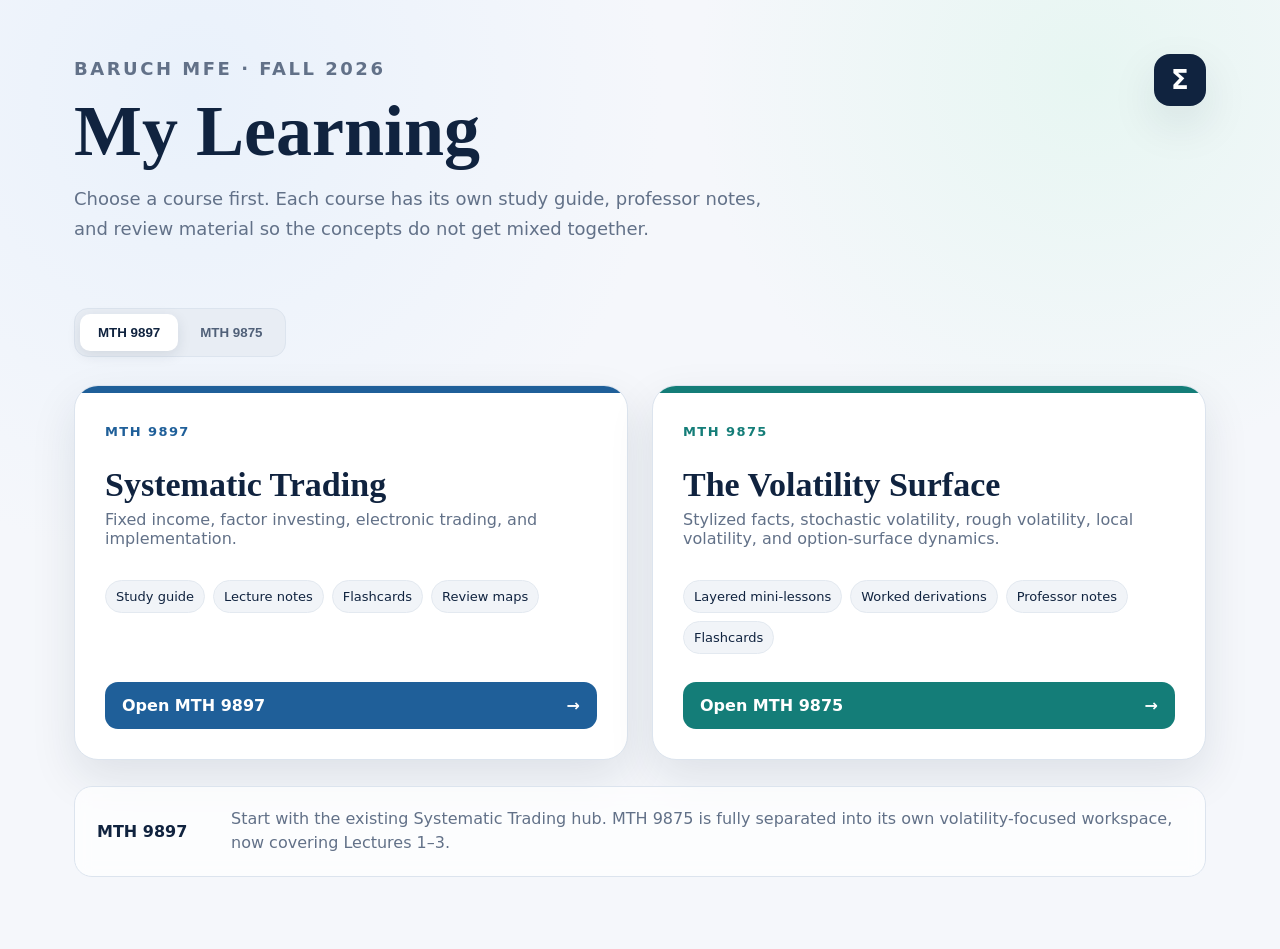
==== commit 87888ec0: "Update MTH 9875 landing-page coverage through Lecture 3" ====
--- a/index.html
+++ b/index.html
@@ -39,12 +39,12 @@
         <a href="mth9875.html"><span>Open MTH 9875</span><span>→</span></a>
       </article>
     </section>
-    <section class="preview" id="preview"><b>MTH 9897</b><p>Start with the existing Systematic Trading hub. MTH 9875 is now fully separated into its own volatility-focused workspace.</p></section>
+    <section class="preview" id="preview"><b>MTH 9897</b><p>Start with the existing Systematic Trading hub. MTH 9875 is fully separated into its own volatility-focused workspace, now covering Lectures 1–3.</p></section>
   </main>
   <script>
     const copy={
       "9897":["MTH 9897","Start with the existing Systematic Trading hub. MTH 9875 is now fully separated into its own volatility-focused workspace."],
-      "9875":["MTH 9875","Use the volatility hub for Lecture 1–2 mini-lessons, explicit equation derivations, rough-volatility intuition, stochastic/local-volatility modeling, and source-note links."]
+      "9875":["MTH 9875","Use the volatility hub for Lectures 1–3: stylized facts, stochastic/local/rough volatility, forward variance, affine models, characteristic functions, and explicit step-by-step derivations."]
     };
     document.querySelectorAll(".switcher button").forEach(btn=>btn.addEventListener("click",()=>{
       document.querySelectorAll(".switcher button").forEach(b=>b.classList.toggle("active",b===btn));
